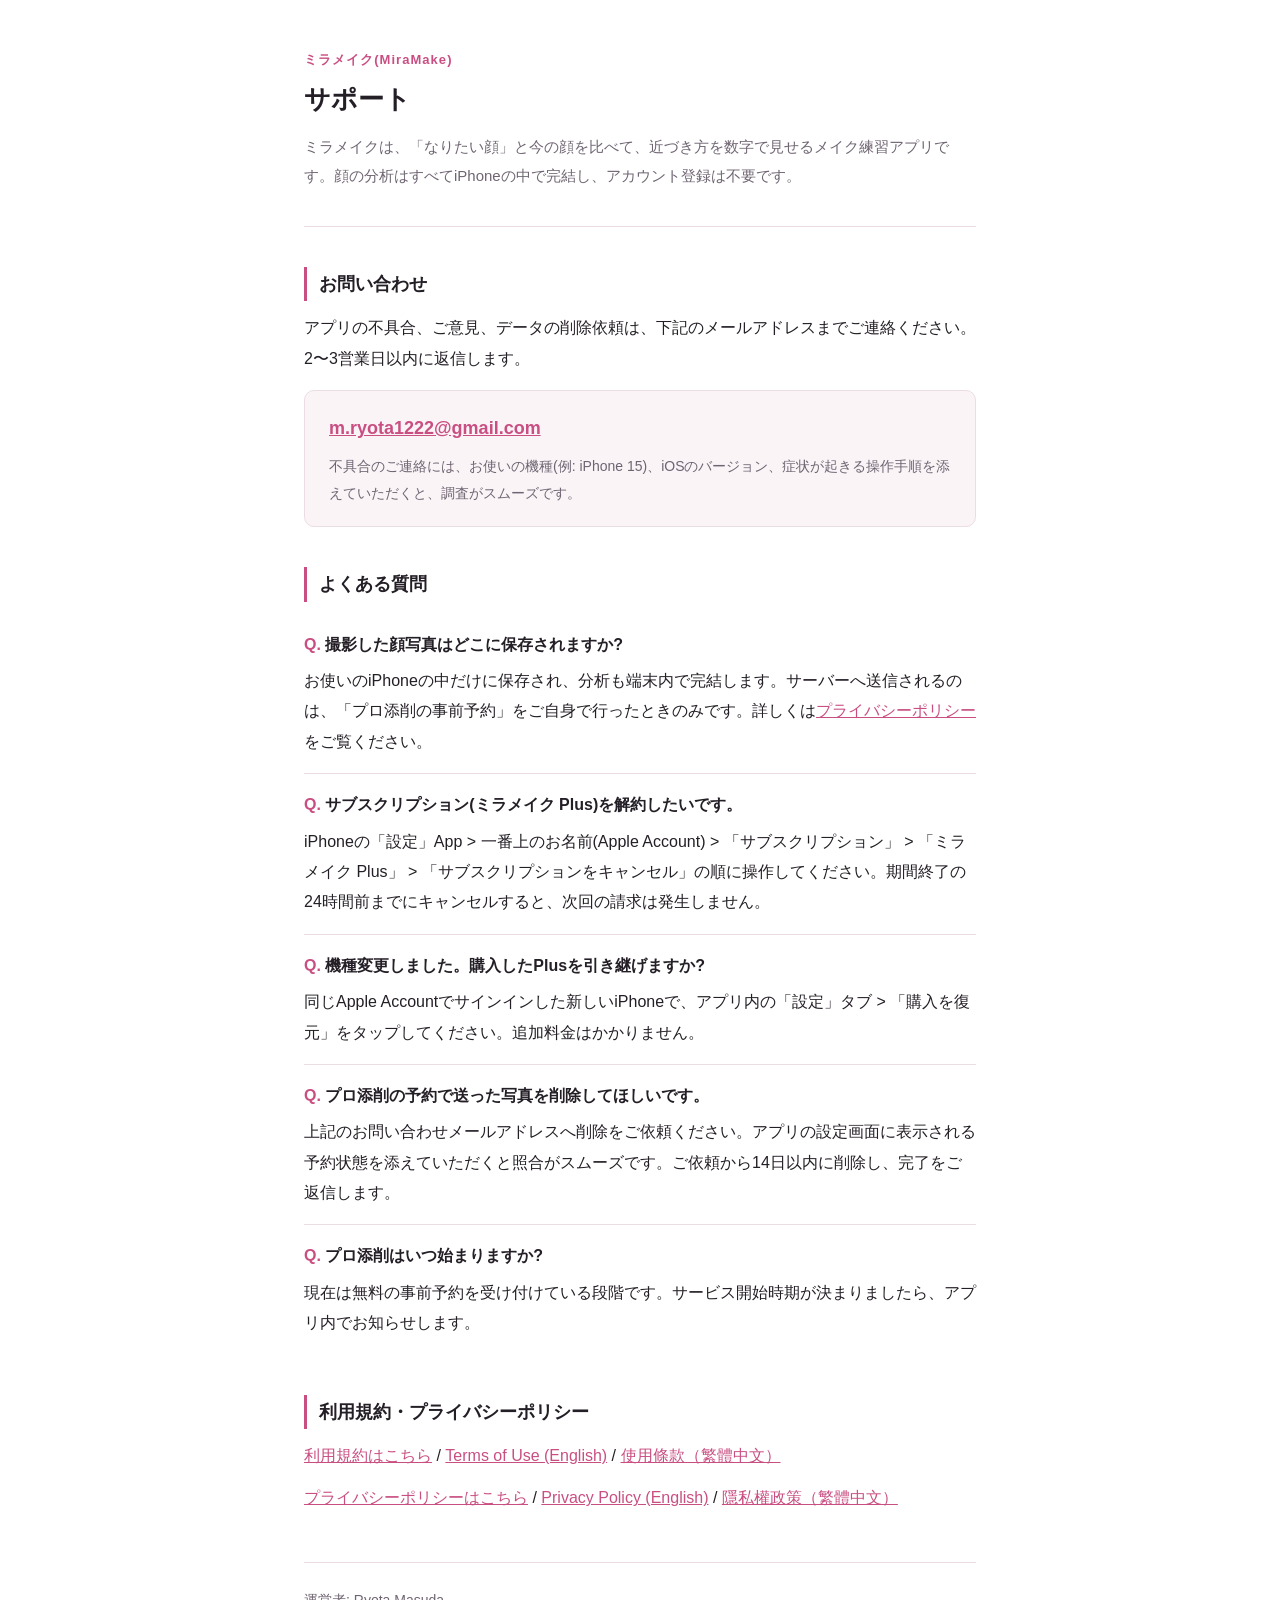
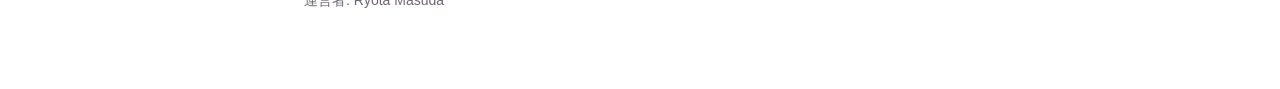
==== index.html @ bc525925 "feat: 繁体字の規約とプライバシーポリシーを追加し、添削の提供国を明記する 台湾・香港・シンガポール・米国では添削の予約ボタンが出ない。 その国で読む人に、写真が端末から出ないことを冒頭で伝える。" ====
<!DOCTYPE html>
<html lang="ja">
<head>
<meta charset="UTF-8">
<meta name="viewport" content="width=device-width, initial-scale=1.0">
<title>サポート : ミラメイク(MiraMake)</title>
<meta name="description" content="iOSアプリ「ミラメイク(MiraMake)」のサポートページ。お問い合わせ先とよくある質問を掲載しています。">
<style>
/* 公開ページは端末のダークモード設定に関わらず白背景で固定する */
:root {
  color-scheme: light;
  --bg: #ffffff;
  --panel: #faf4f7;
  --ink: #241f26;
  --muted: #6f6572;
  --accent: #c94f82;
  --line: #ecdde5;
}
* { margin: 0; padding: 0; box-sizing: border-box; }
body {
  background: var(--bg);
  color: var(--ink);
  font-family: "Hiragino Sans", "Hiragino Kaku Gothic ProN", "Yu Gothic", sans-serif;
  line-height: 1.9;
  font-size: 16px;
}
.wrap { max-width: 720px; margin: 0 auto; padding: 48px 24px 64px; }
header { border-bottom: 1px solid var(--line); padding-bottom: 24px; margin-bottom: 32px; }
.app-name { font-size: 13px; color: var(--accent); font-weight: 600; letter-spacing: 0.08em; margin-bottom: 8px; }
h1 { font-size: 26px; font-weight: 700; line-height: 1.4; }
.lead { margin-top: 16px; color: var(--muted); font-size: 15px; }
h2 {
  font-size: 18px;
  font-weight: 700;
  margin: 40px 0 12px;
  padding-left: 12px;
  border-left: 3px solid var(--accent);
}
p { margin-bottom: 12px; }
ul, ol { margin: 0 0 12px 1.4em; }
li { margin-bottom: 6px; }
.contact-box {
  background: var(--panel);
  border: 1px solid var(--line);
  border-radius: 10px;
  padding: 20px 24px;
  margin: 16px 0;
}
.contact-box .mail { font-size: 18px; font-weight: 700; }
.contact-box .hint { color: var(--muted); font-size: 14px; margin-top: 8px; margin-bottom: 0; }
.faq { border-bottom: 1px solid var(--line); padding: 16px 0; }
.faq:last-of-type { border-bottom: none; }
.faq .q { font-weight: 700; margin-bottom: 6px; }
.faq .q::before { content: "Q. "; color: var(--accent); }
.faq .a { margin-bottom: 0; }
a { color: var(--accent); }
footer {
  margin-top: 48px;
  padding-top: 24px;
  border-top: 1px solid var(--line);
  color: var(--muted);
  font-size: 14px;
}
footer a { color: var(--muted); }
</style>
</head>
<body>
<div class="wrap">

<header>
  <div class="app-name">ミラメイク(MiraMake)</div>
  <h1>サポート</h1>
  <p class="lead">ミラメイクは、「なりたい顔」と今の顔を比べて、近づき方を数字で見せるメイク練習アプリです。顔の分析はすべてiPhoneの中で完結し、アカウント登録は不要です。</p>
</header>

<h2>お問い合わせ</h2>
<p>アプリの不具合、ご意見、データの削除依頼は、下記のメールアドレスまでご連絡ください。2〜3営業日以内に返信します。</p>
<div class="contact-box">
  <div class="mail"><a href="mailto:m.ryota1222@gmail.com">m.ryota1222@gmail.com</a></div>
  <p class="hint">不具合のご連絡には、お使いの機種(例: iPhone 15)、iOSのバージョン、症状が起きる操作手順を添えていただくと、調査がスムーズです。</p>
</div>

<h2>よくある質問</h2>

<div class="faq">
  <p class="q">撮影した顔写真はどこに保存されますか?</p>
  <p class="a">お使いのiPhoneの中だけに保存され、分析も端末内で完結します。サーバーへ送信されるのは、「プロ添削の事前予約」をご自身で行ったときのみです。詳しくは<a href="./privacy.html">プライバシーポリシー</a>をご覧ください。</p>
</div>

<div class="faq">
  <p class="q">サブスクリプション(ミラメイク Plus)を解約したいです。</p>
  <p class="a">iPhoneの「設定」App > 一番上のお名前(Apple Account) > 「サブスクリプション」 > 「ミラメイク Plus」 > 「サブスクリプションをキャンセル」の順に操作してください。期間終了の24時間前までにキャンセルすると、次回の請求は発生しません。</p>
</div>

<div class="faq">
  <p class="q">機種変更しました。購入したPlusを引き継げますか?</p>
  <p class="a">同じApple Accountでサインインした新しいiPhoneで、アプリ内の「設定」タブ > 「購入を復元」をタップしてください。追加料金はかかりません。</p>
</div>

<div class="faq">
  <p class="q">プロ添削の予約で送った写真を削除してほしいです。</p>
  <p class="a">上記のお問い合わせメールアドレスへ削除をご依頼ください。アプリの設定画面に表示される予約状態を添えていただくと照合がスムーズです。ご依頼から14日以内に削除し、完了をご返信します。</p>
</div>

<div class="faq">
  <p class="q">プロ添削はいつ始まりますか?</p>
  <p class="a">現在は無料の事前予約を受け付けている段階です。サービス開始時期が決まりましたら、アプリ内でお知らせします。</p>
</div>

<h2>利用規約・プライバシーポリシー</h2>
<p><a href="./terms.html">利用規約はこちら</a> / <a href="./terms_en.html">Terms of Use (English)</a> / <a href="./terms_zh-hant.html">使用條款（繁體中文）</a></p>
<p><a href="./privacy.html">プライバシーポリシーはこちら</a> / <a href="./privacy_en.html">Privacy Policy (English)</a> / <a href="./privacy_zh-hant.html">隱私權政策（繁體中文）</a></p>

<footer>
  <p>運営者: Ryota Masuda</p>
</footer>

</div>
</body>
</html>
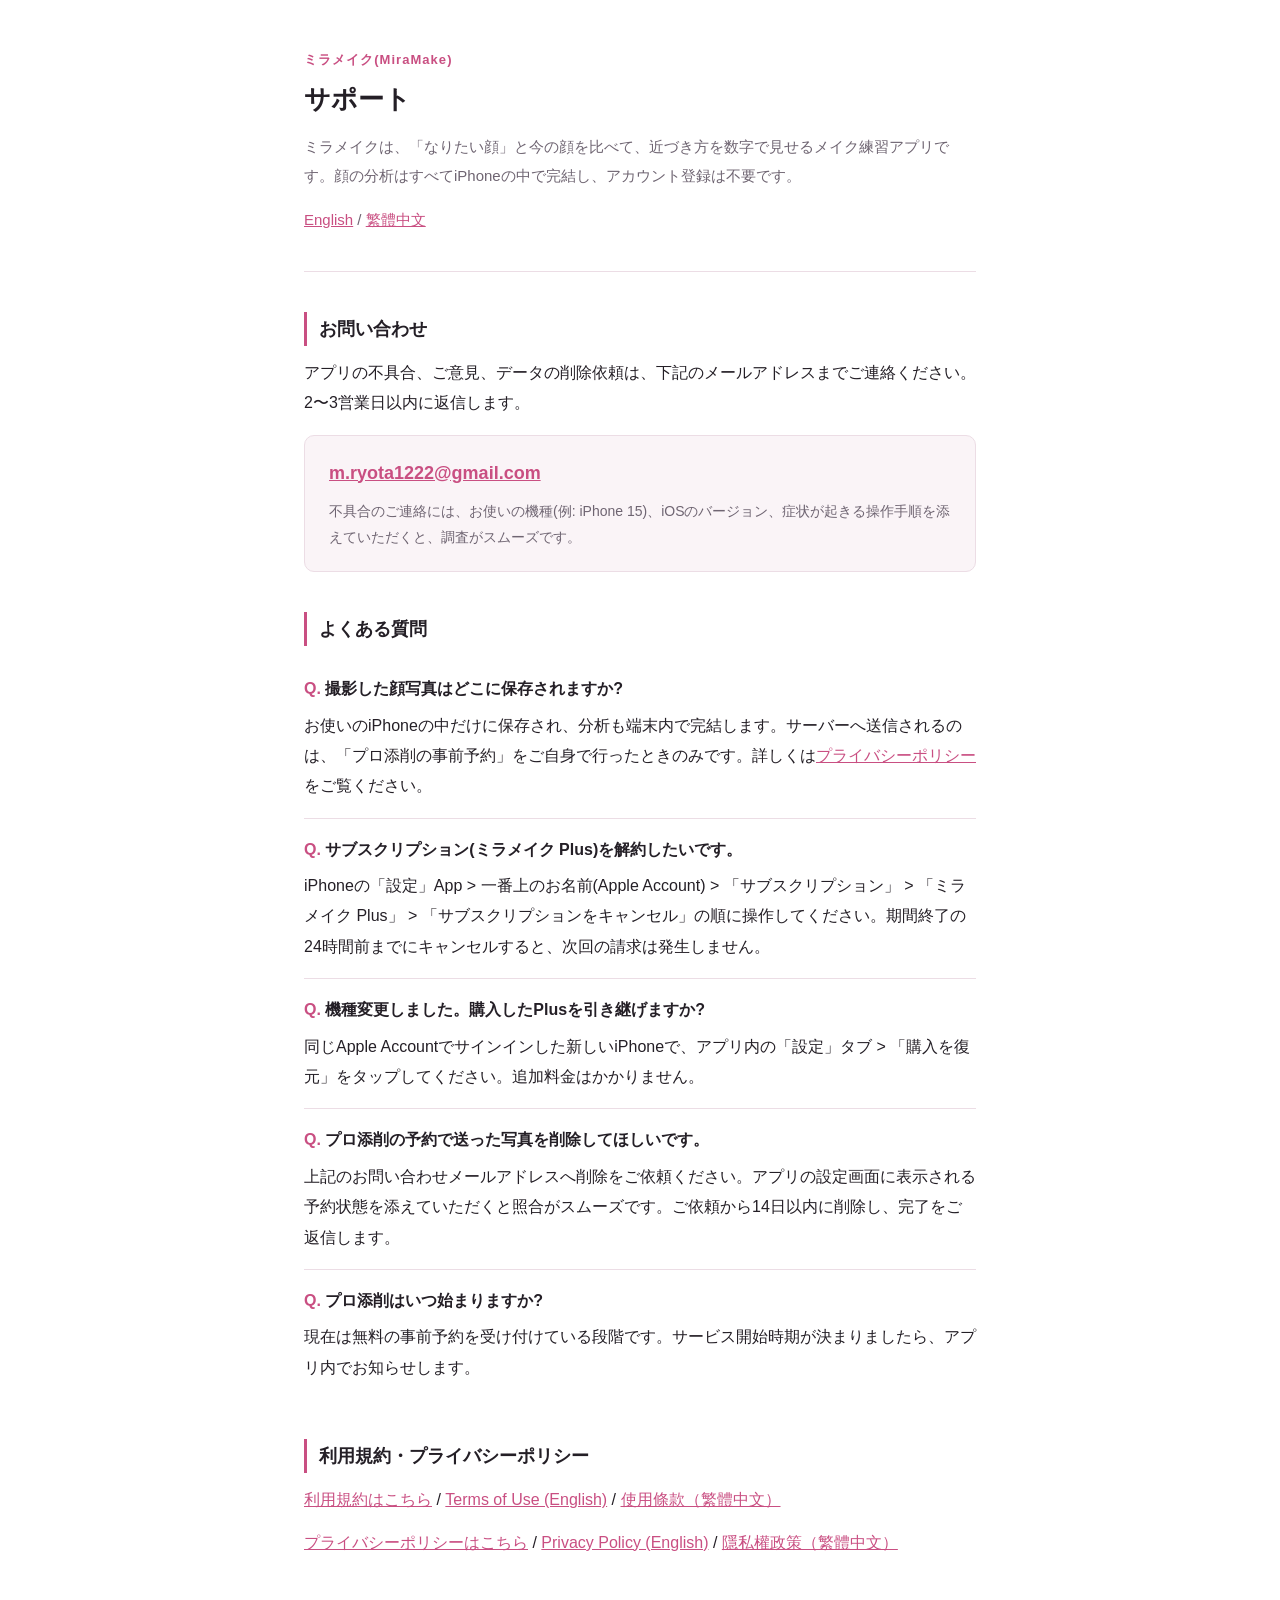
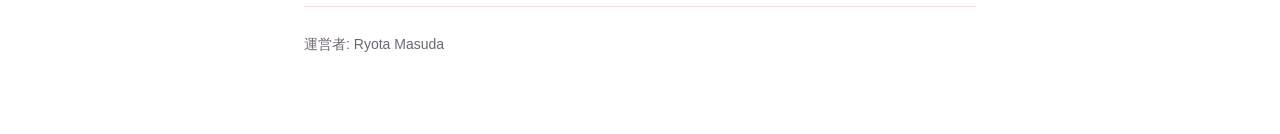
==== commit d5b22796: "feat: 英語と繁体字のサポートページを足す 海外版は別アプリになり、サポートURLの欄も英語と繁体字で別に入れる。 日本語のページを出すと、審査担当にも利用者にも読めない窓口になる。  中身は日本" ====
--- a/index.html
+++ b/index.html
@@ -71,6 +71,7 @@
   <div class="app-name">ミラメイク(MiraMake)</div>
   <h1>サポート</h1>
   <p class="lead">ミラメイクは、「なりたい顔」と今の顔を比べて、近づき方を数字で見せるメイク練習アプリです。顔の分析はすべてiPhoneの中で完結し、アカウント登録は不要です。</p>
+  <p class="lead"><a href="./support_en.html">English</a> / <a href="./support_zh-hant.html">繁體中文</a></p>
 </header>
 
 <h2>お問い合わせ</h2>
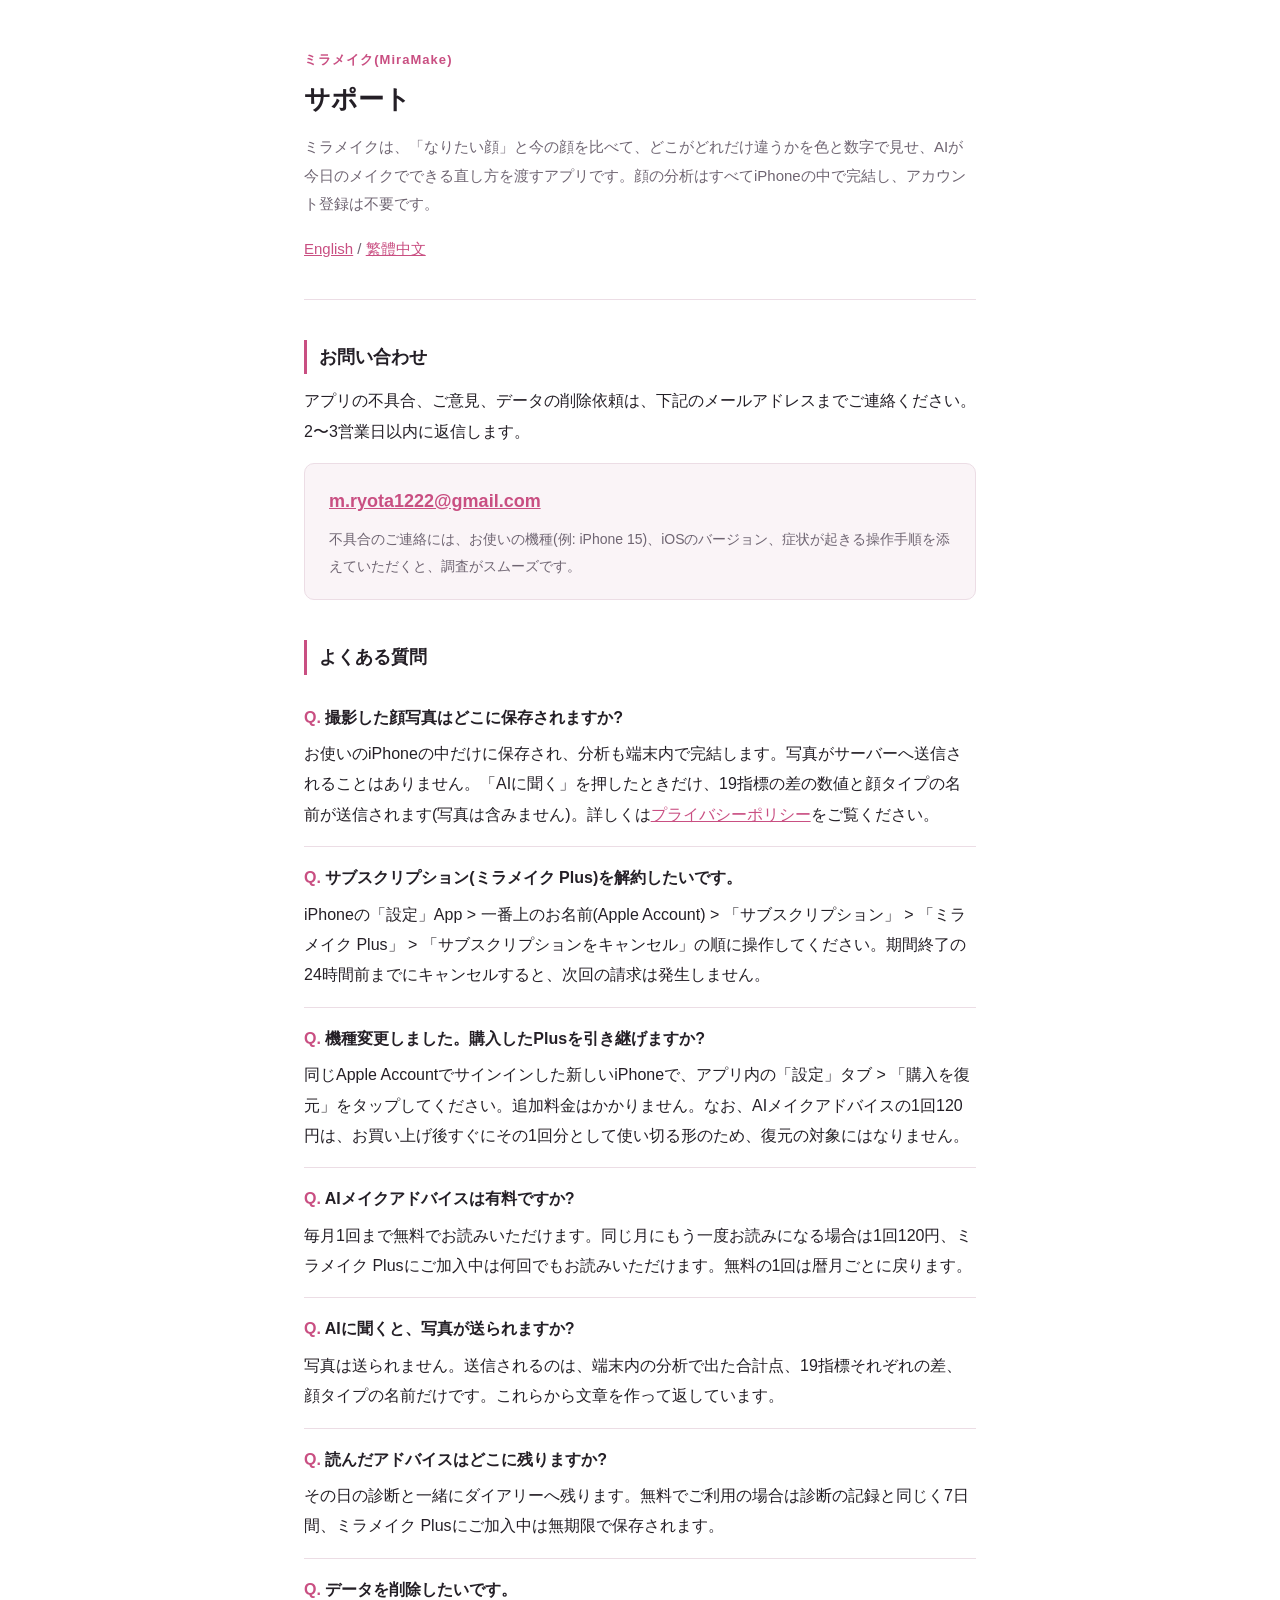
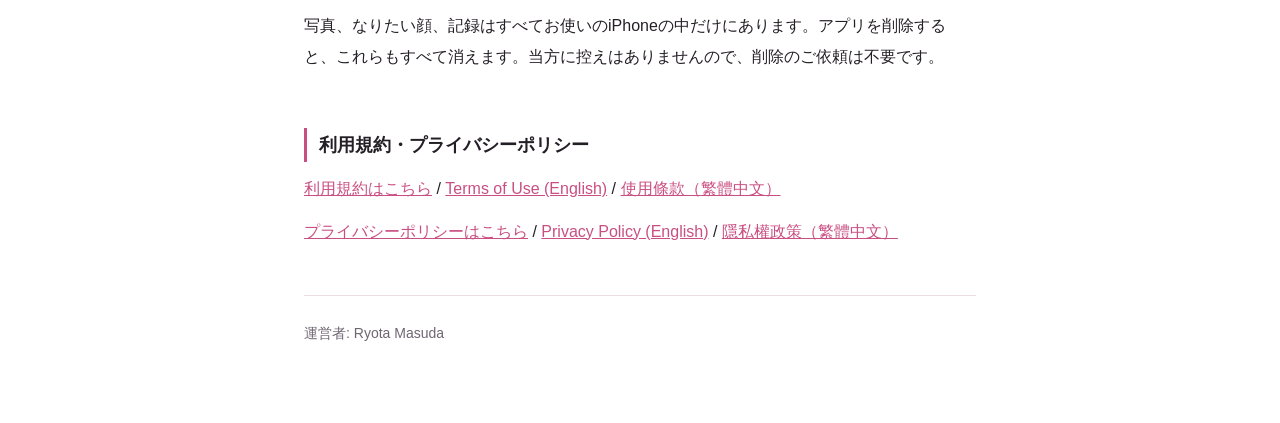
==== commit ebf47c0b: "fix(サポート): 取り下げた添削の案内を外し、AIアドバイスの3問を足す 日本語版: 添削の予約2問を削除。写真の保存先の答えを外部送信ゼロの前提へ書き直し。 料金・送信内容・保存期間の3問と、デ" ====
--- a/index.html
+++ b/index.html
@@ -70,7 +70,7 @@
 <header>
   <div class="app-name">ミラメイク(MiraMake)</div>
   <h1>サポート</h1>
-  <p class="lead">ミラメイクは、「なりたい顔」と今の顔を比べて、近づき方を数字で見せるメイク練習アプリです。顔の分析はすべてiPhoneの中で完結し、アカウント登録は不要です。</p>
+  <p class="lead">ミラメイクは、「なりたい顔」と今の顔を比べて、どこがどれだけ違うかを色と数字で見せ、AIが今日のメイクでできる直し方を渡すアプリです。顔の分析はすべてiPhoneの中で完結し、アカウント登録は不要です。</p>
   <p class="lead"><a href="./support_en.html">English</a> / <a href="./support_zh-hant.html">繁體中文</a></p>
 </header>
 
@@ -85,7 +85,7 @@
 
 <div class="faq">
   <p class="q">撮影した顔写真はどこに保存されますか?</p>
-  <p class="a">お使いのiPhoneの中だけに保存され、分析も端末内で完結します。サーバーへ送信されるのは、「プロ添削の事前予約」をご自身で行ったときのみです。詳しくは<a href="./privacy.html">プライバシーポリシー</a>をご覧ください。</p>
+  <p class="a">お使いのiPhoneの中だけに保存され、分析も端末内で完結します。写真がサーバーへ送信されることはありません。「AIに聞く」を押したときだけ、19指標の差の数値と顔タイプの名前が送信されます(写真は含みません)。詳しくは<a href="./privacy.html">プライバシーポリシー</a>をご覧ください。</p>
 </div>
 
 <div class="faq">
@@ -95,17 +95,27 @@
 
 <div class="faq">
   <p class="q">機種変更しました。購入したPlusを引き継げますか?</p>
-  <p class="a">同じApple Accountでサインインした新しいiPhoneで、アプリ内の「設定」タブ > 「購入を復元」をタップしてください。追加料金はかかりません。</p>
+  <p class="a">同じApple Accountでサインインした新しいiPhoneで、アプリ内の「設定」タブ > 「購入を復元」をタップしてください。追加料金はかかりません。なお、AIメイクアドバイスの1回120円は、お買い上げ後すぐにその1回分として使い切る形のため、復元の対象にはなりません。</p>
 </div>
 
 <div class="faq">
-  <p class="q">プロ添削の予約で送った写真を削除してほしいです。</p>
-  <p class="a">上記のお問い合わせメールアドレスへ削除をご依頼ください。アプリの設定画面に表示される予約状態を添えていただくと照合がスムーズです。ご依頼から14日以内に削除し、完了をご返信します。</p>
+  <p class="q">AIメイクアドバイスは有料ですか?</p>
+  <p class="a">毎月1回まで無料でお読みいただけます。同じ月にもう一度お読みになる場合は1回120円、ミラメイク Plusにご加入中は何回でもお読みいただけます。無料の1回は暦月ごとに戻ります。</p>
 </div>
 
 <div class="faq">
-  <p class="q">プロ添削はいつ始まりますか?</p>
-  <p class="a">現在は無料の事前予約を受け付けている段階です。サービス開始時期が決まりましたら、アプリ内でお知らせします。</p>
+  <p class="q">AIに聞くと、写真が送られますか?</p>
+  <p class="a">写真は送られません。送信されるのは、端末内の分析で出た合計点、19指標それぞれの差、顔タイプの名前だけです。これらから文章を作って返しています。</p>
+</div>
+
+<div class="faq">
+  <p class="q">読んだアドバイスはどこに残りますか?</p>
+  <p class="a">その日の診断と一緒にダイアリーへ残ります。無料でご利用の場合は診断の記録と同じく7日間、ミラメイク Plusにご加入中は無期限で保存されます。</p>
+</div>
+
+<div class="faq">
+  <p class="q">データを削除したいです。</p>
+  <p class="a">写真、なりたい顔、記録はすべてお使いのiPhoneの中だけにあります。アプリを削除すると、これらもすべて消えます。当方に控えはありませんので、削除のご依頼は不要です。</p>
 </div>
 
 <h2>利用規約・プライバシーポリシー</h2>
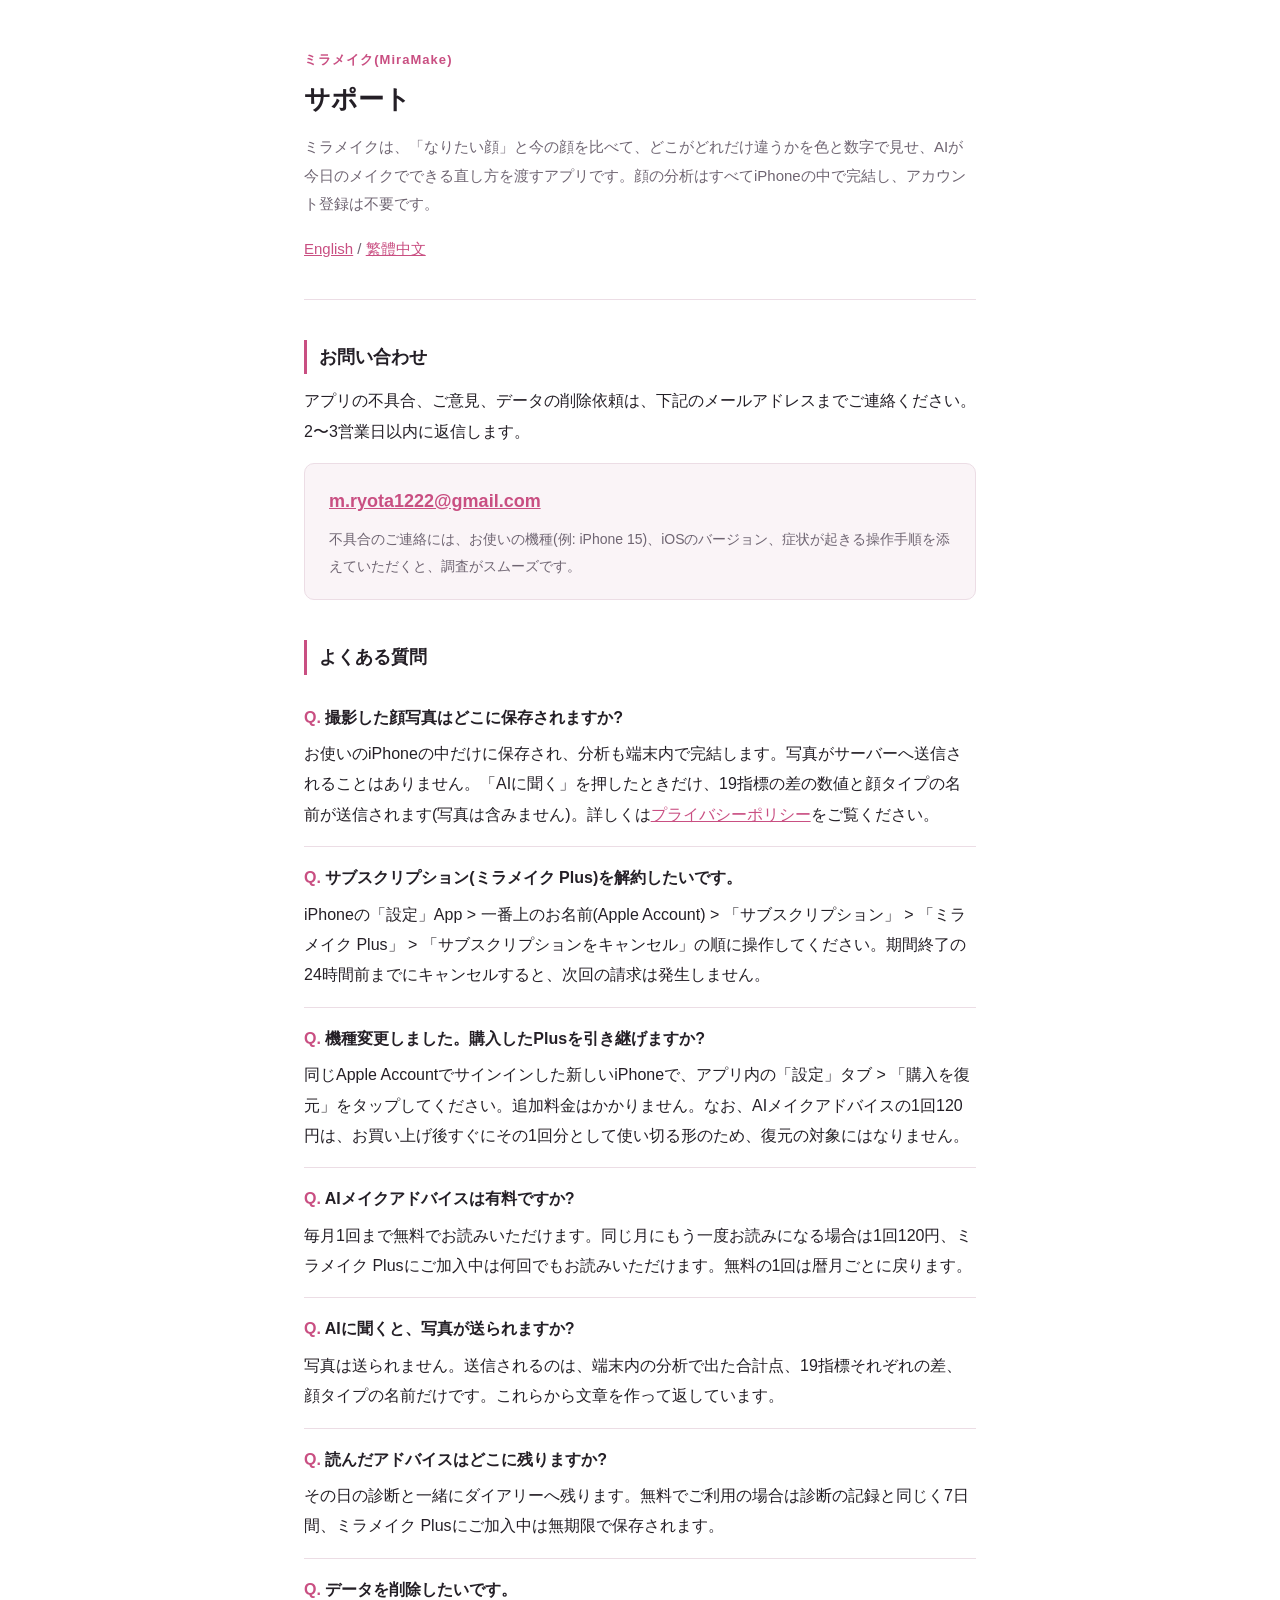
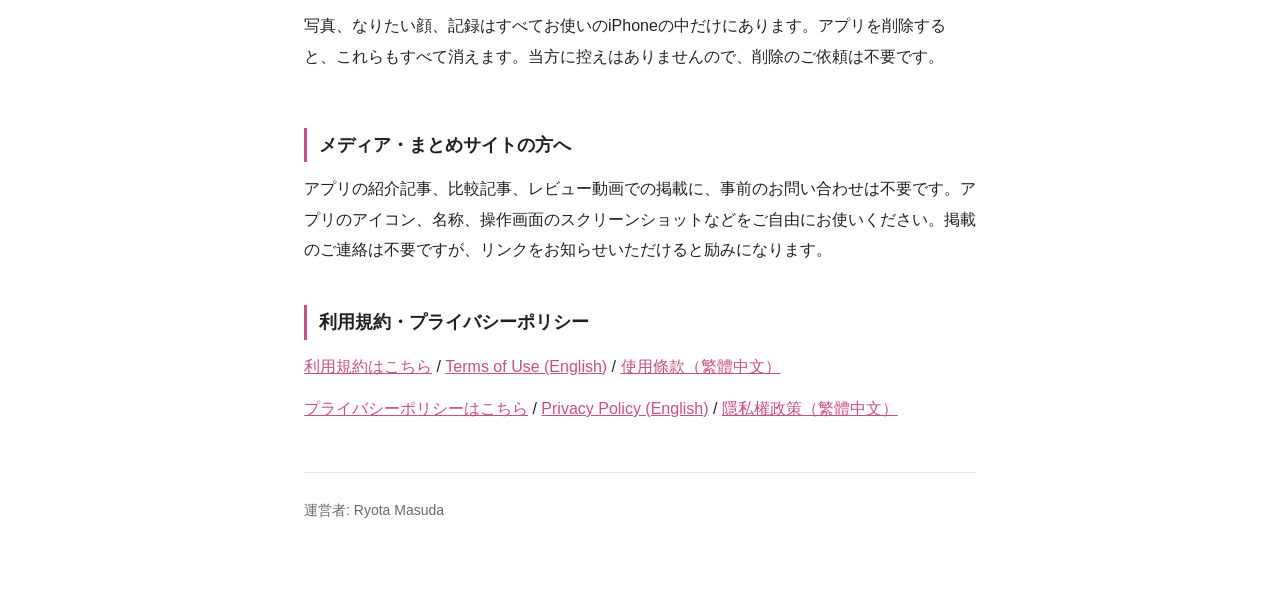
==== commit 570f5d34: "feat(サポート): まとめサイト・レビュー動画への掲載は問い合わせ不要と明記 競合(フェイスタグ)は同じ一文で掲載記事・動画の作成側の心理的な壁を 無くしている。ミラメイクにはこの一文が無く、まと" ====
--- a/index.html
+++ b/index.html
@@ -118,6 +118,9 @@
   <p class="a">写真、なりたい顔、記録はすべてお使いのiPhoneの中だけにあります。アプリを削除すると、これらもすべて消えます。当方に控えはありませんので、削除のご依頼は不要です。</p>
 </div>
 
+<h2>メディア・まとめサイトの方へ</h2>
+<p>アプリの紹介記事、比較記事、レビュー動画での掲載に、事前のお問い合わせは不要です。アプリのアイコン、名称、操作画面のスクリーンショットなどをご自由にお使いください。掲載のご連絡は不要ですが、リンクをお知らせいただけると励みになります。</p>
+
 <h2>利用規約・プライバシーポリシー</h2>
 <p><a href="./terms.html">利用規約はこちら</a> / <a href="./terms_en.html">Terms of Use (English)</a> / <a href="./terms_zh-hant.html">使用條款（繁體中文）</a></p>
 <p><a href="./privacy.html">プライバシーポリシーはこちら</a> / <a href="./privacy_en.html">Privacy Policy (English)</a> / <a href="./privacy_zh-hant.html">隱私權政策（繁體中文）</a></p>
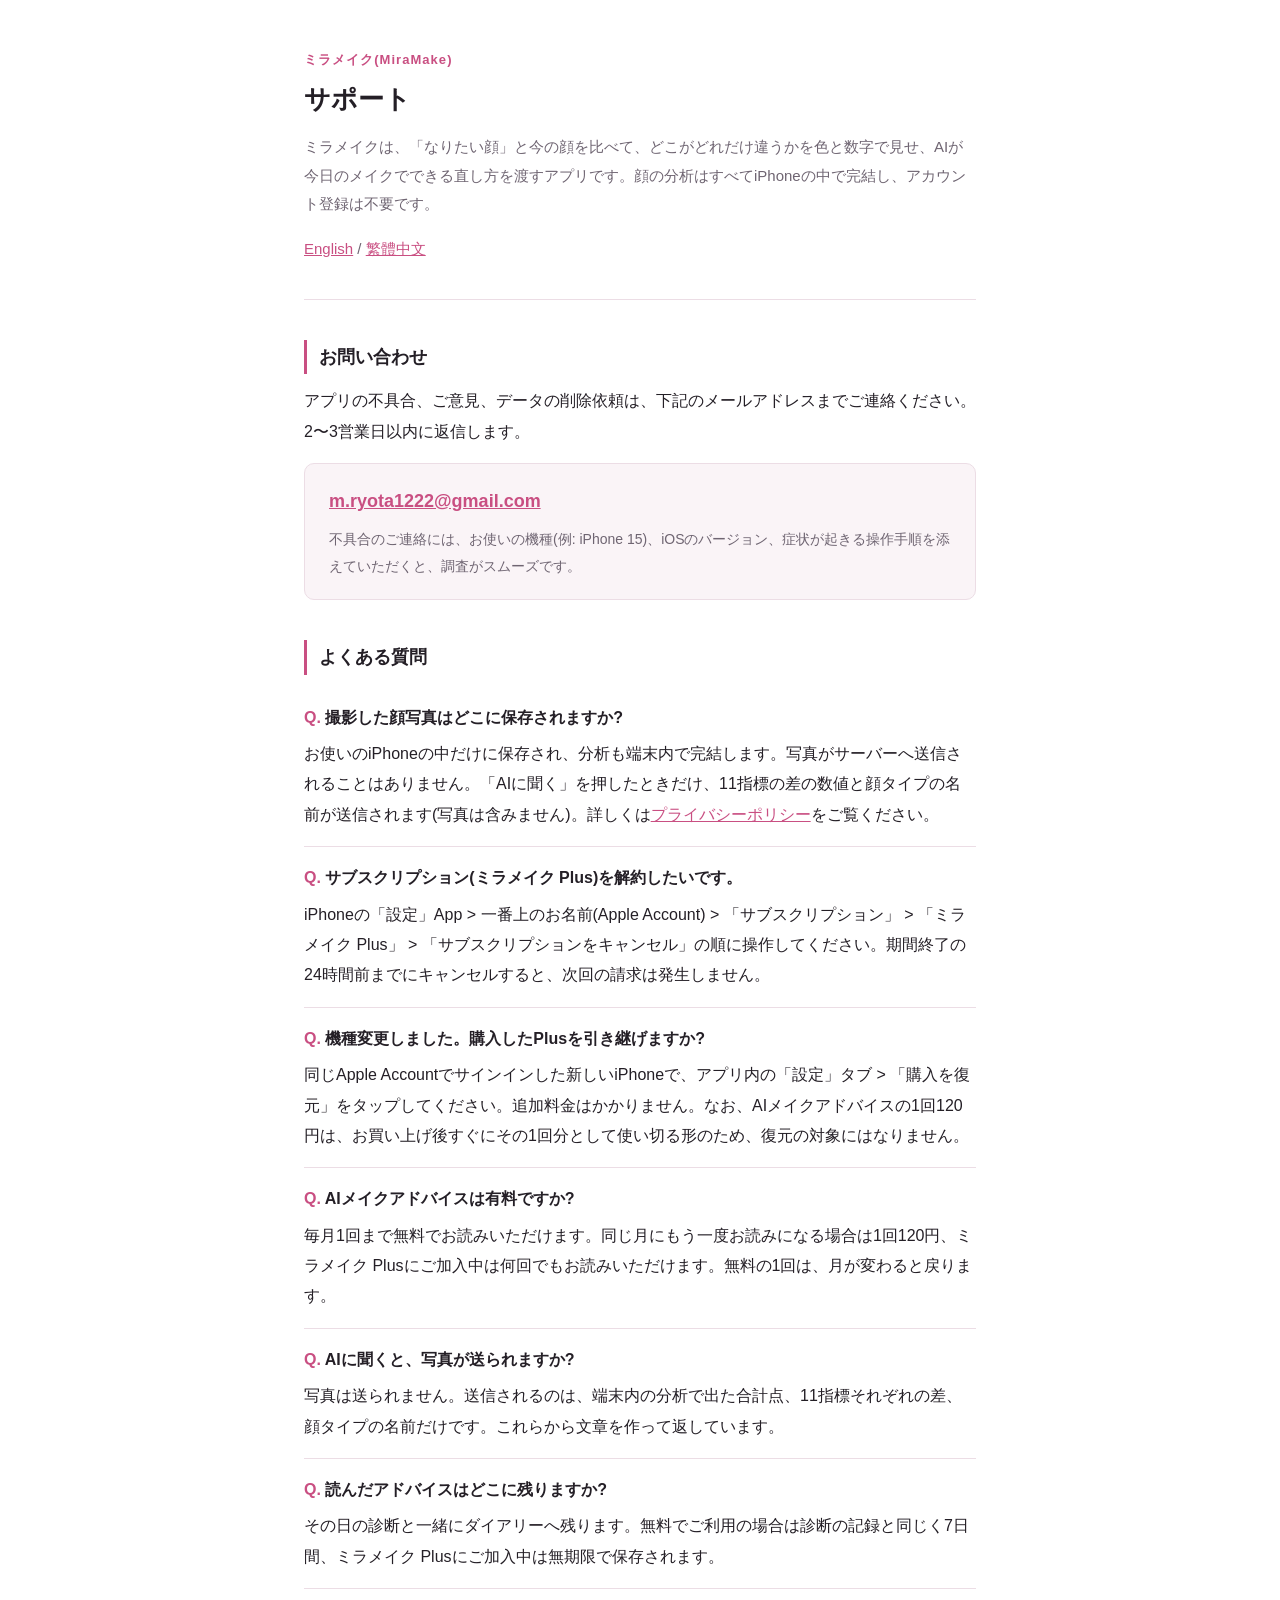
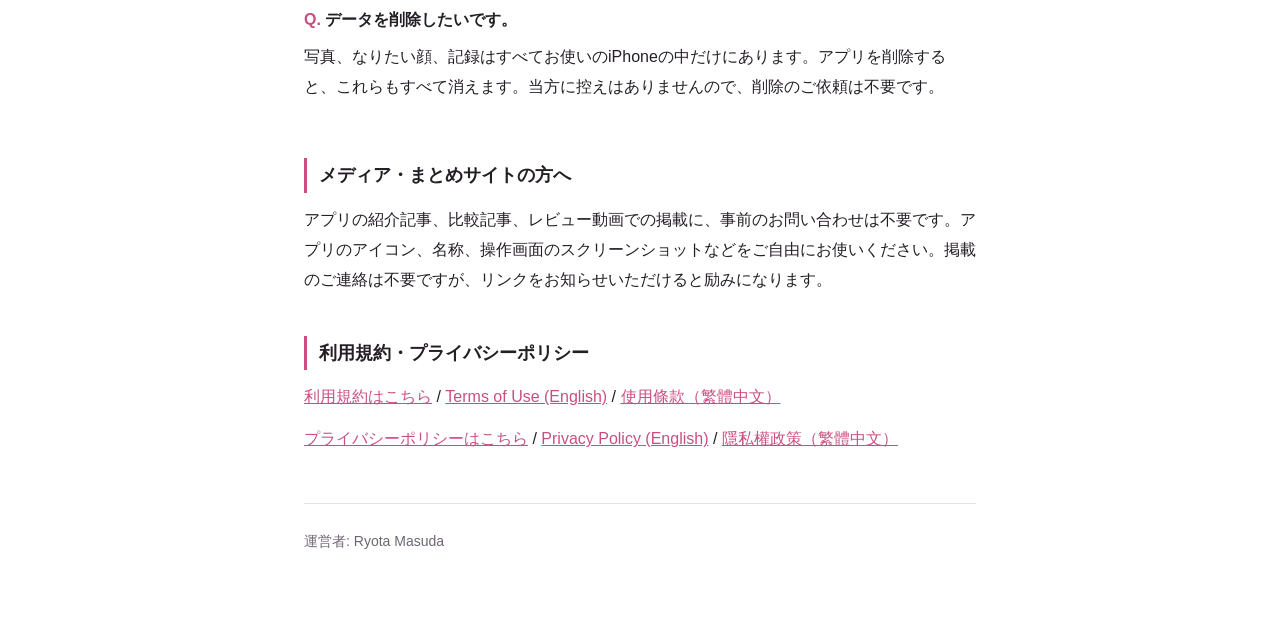
==== commit f56b04f1: "fix: 公開ページの記述を実装に合わせる(項目数11・診断回数・iPhone専用・写真の扱いの矛盾) - app.html: 診断は初回7日間のみ無制限で8日目から1日2回、Plusの内容4つ、iP" ====
--- a/index.html
+++ b/index.html
@@ -85,7 +85,7 @@
 
 <div class="faq">
   <p class="q">撮影した顔写真はどこに保存されますか?</p>
-  <p class="a">お使いのiPhoneの中だけに保存され、分析も端末内で完結します。写真がサーバーへ送信されることはありません。「AIに聞く」を押したときだけ、19指標の差の数値と顔タイプの名前が送信されます(写真は含みません)。詳しくは<a href="./privacy.html">プライバシーポリシー</a>をご覧ください。</p>
+  <p class="a">お使いのiPhoneの中だけに保存され、分析も端末内で完結します。写真がサーバーへ送信されることはありません。「AIに聞く」を押したときだけ、11指標の差の数値と顔タイプの名前が送信されます(写真は含みません)。詳しくは<a href="./privacy.html">プライバシーポリシー</a>をご覧ください。</p>
 </div>
 
 <div class="faq">
@@ -100,12 +100,12 @@
 
 <div class="faq">
   <p class="q">AIメイクアドバイスは有料ですか?</p>
-  <p class="a">毎月1回まで無料でお読みいただけます。同じ月にもう一度お読みになる場合は1回120円、ミラメイク Plusにご加入中は何回でもお読みいただけます。無料の1回は暦月ごとに戻ります。</p>
+  <p class="a">毎月1回まで無料でお読みいただけます。同じ月にもう一度お読みになる場合は1回120円、ミラメイク Plusにご加入中は何回でもお読みいただけます。無料の1回は、月が変わると戻ります。</p>
 </div>
 
 <div class="faq">
   <p class="q">AIに聞くと、写真が送られますか?</p>
-  <p class="a">写真は送られません。送信されるのは、端末内の分析で出た合計点、19指標それぞれの差、顔タイプの名前だけです。これらから文章を作って返しています。</p>
+  <p class="a">写真は送られません。送信されるのは、端末内の分析で出た合計点、11指標それぞれの差、顔タイプの名前だけです。これらから文章を作って返しています。</p>
 </div>
 
 <div class="faq">
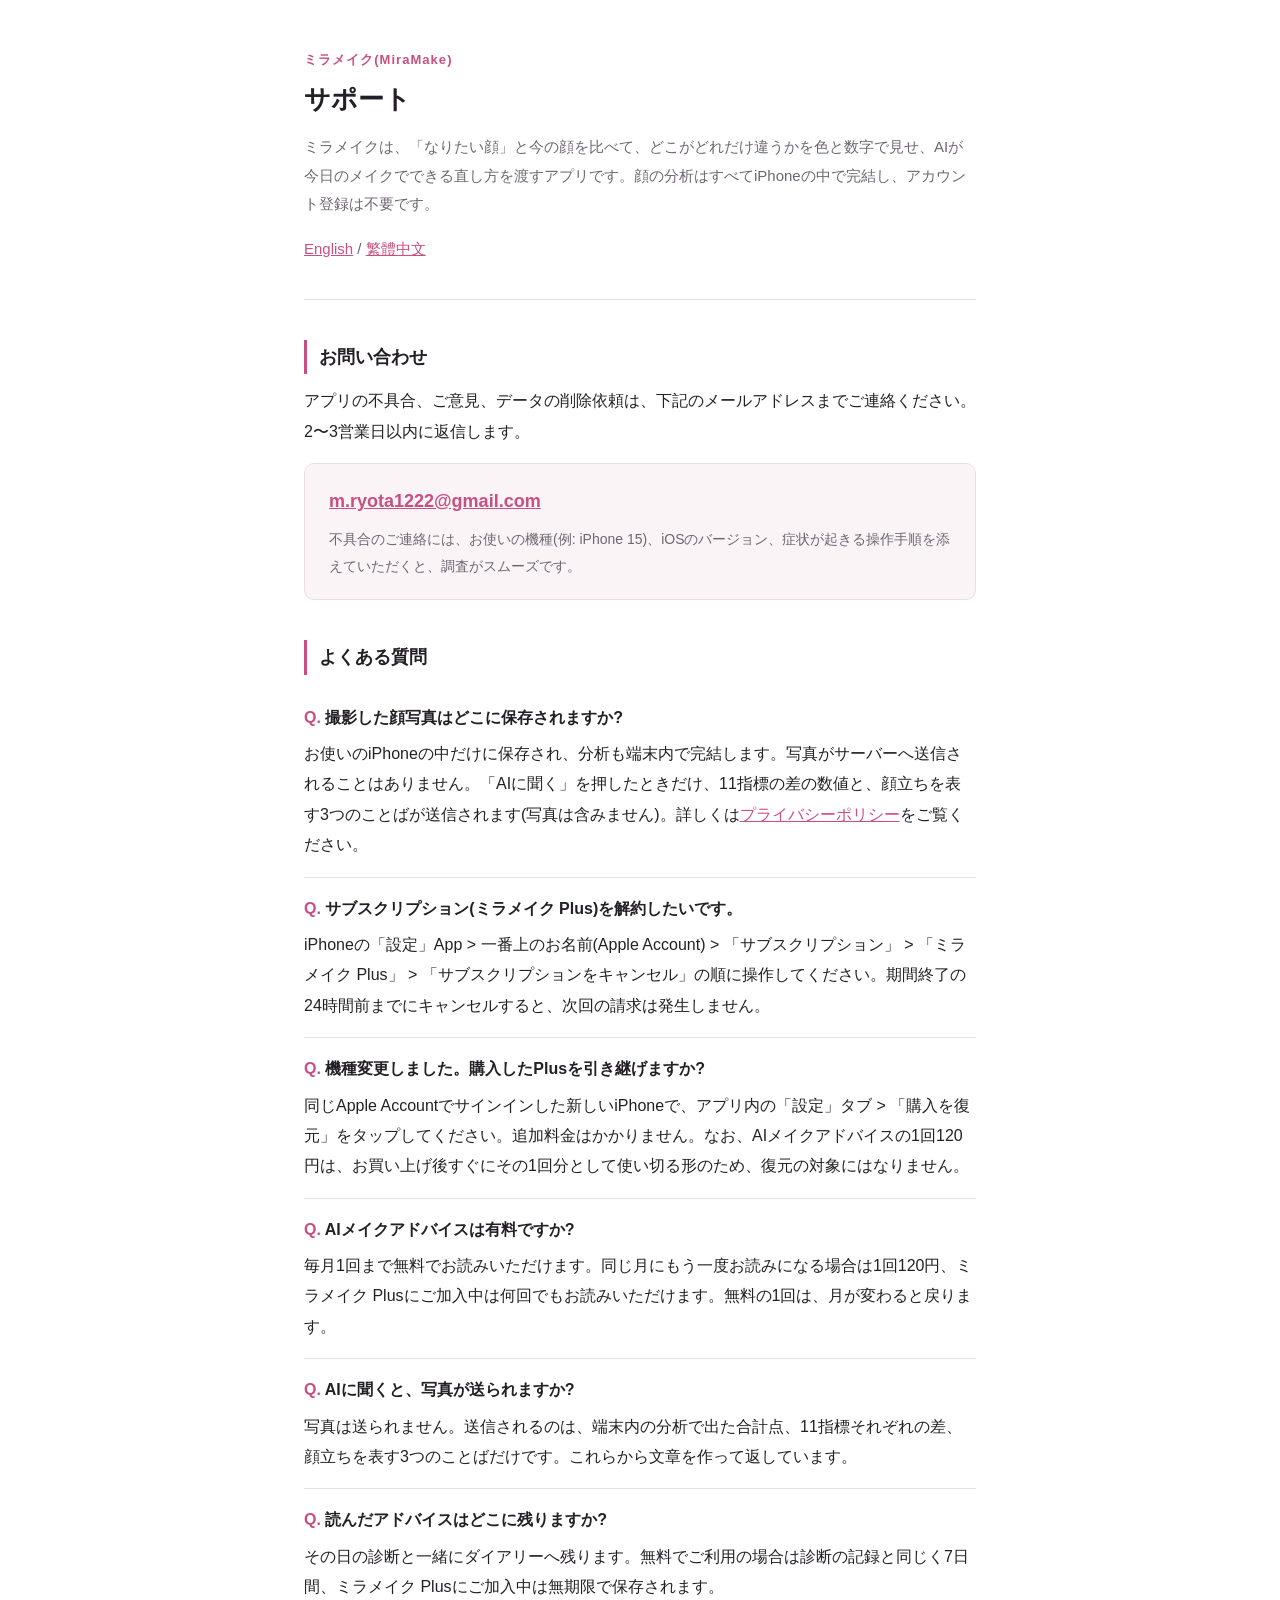
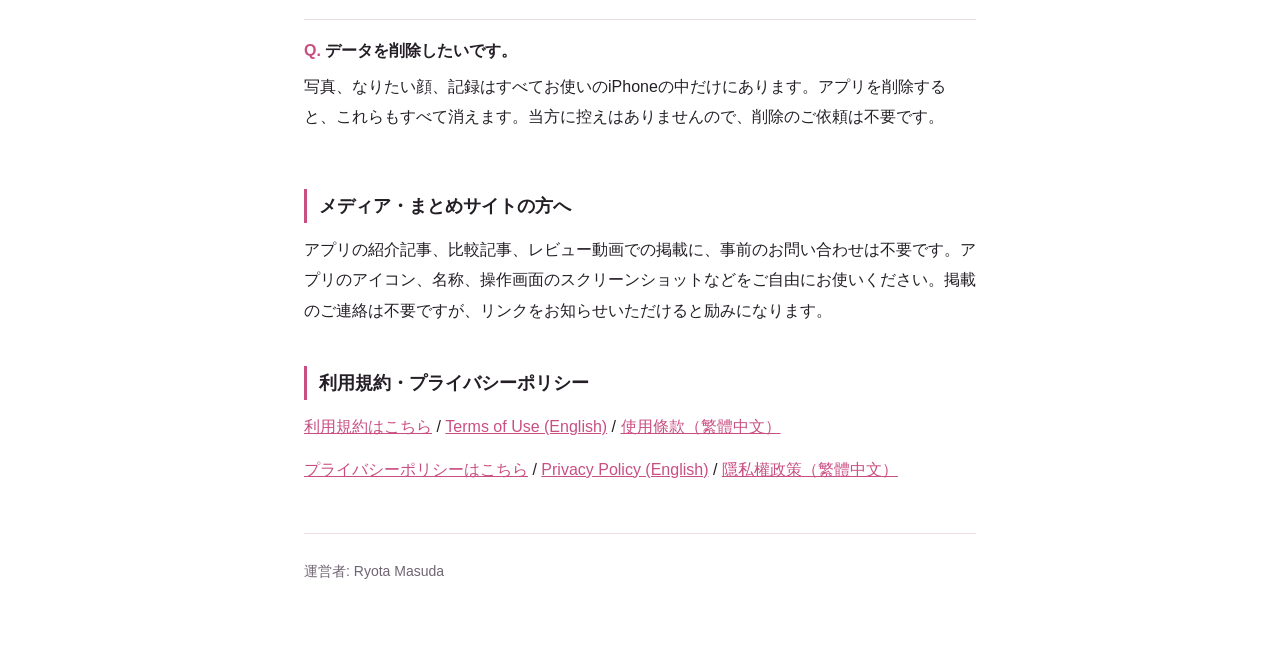
==== commit d2e1aa11: "fix(規約): AIに聞くで送る中身を、顔タイプの名前から3つのことばへ書き直す アプリが送る内容を変えたので、公開しているプライバシーポリシーと利用規約、 よくある質問の該当箇所を実装に合わせた。" ====
--- a/index.html
+++ b/index.html
@@ -85,7 +85,7 @@
 
 <div class="faq">
   <p class="q">撮影した顔写真はどこに保存されますか?</p>
-  <p class="a">お使いのiPhoneの中だけに保存され、分析も端末内で完結します。写真がサーバーへ送信されることはありません。「AIに聞く」を押したときだけ、11指標の差の数値と顔タイプの名前が送信されます(写真は含みません)。詳しくは<a href="./privacy.html">プライバシーポリシー</a>をご覧ください。</p>
+  <p class="a">お使いのiPhoneの中だけに保存され、分析も端末内で完結します。写真がサーバーへ送信されることはありません。「AIに聞く」を押したときだけ、11指標の差の数値と、顔立ちを表す3つのことばが送信されます(写真は含みません)。詳しくは<a href="./privacy.html">プライバシーポリシー</a>をご覧ください。</p>
 </div>
 
 <div class="faq">
@@ -105,7 +105,7 @@
 
 <div class="faq">
   <p class="q">AIに聞くと、写真が送られますか?</p>
-  <p class="a">写真は送られません。送信されるのは、端末内の分析で出た合計点、11指標それぞれの差、顔タイプの名前だけです。これらから文章を作って返しています。</p>
+  <p class="a">写真は送られません。送信されるのは、端末内の分析で出た合計点、11指標それぞれの差、顔立ちを表す3つのことばだけです。これらから文章を作って返しています。</p>
 </div>
 
 <div class="faq">
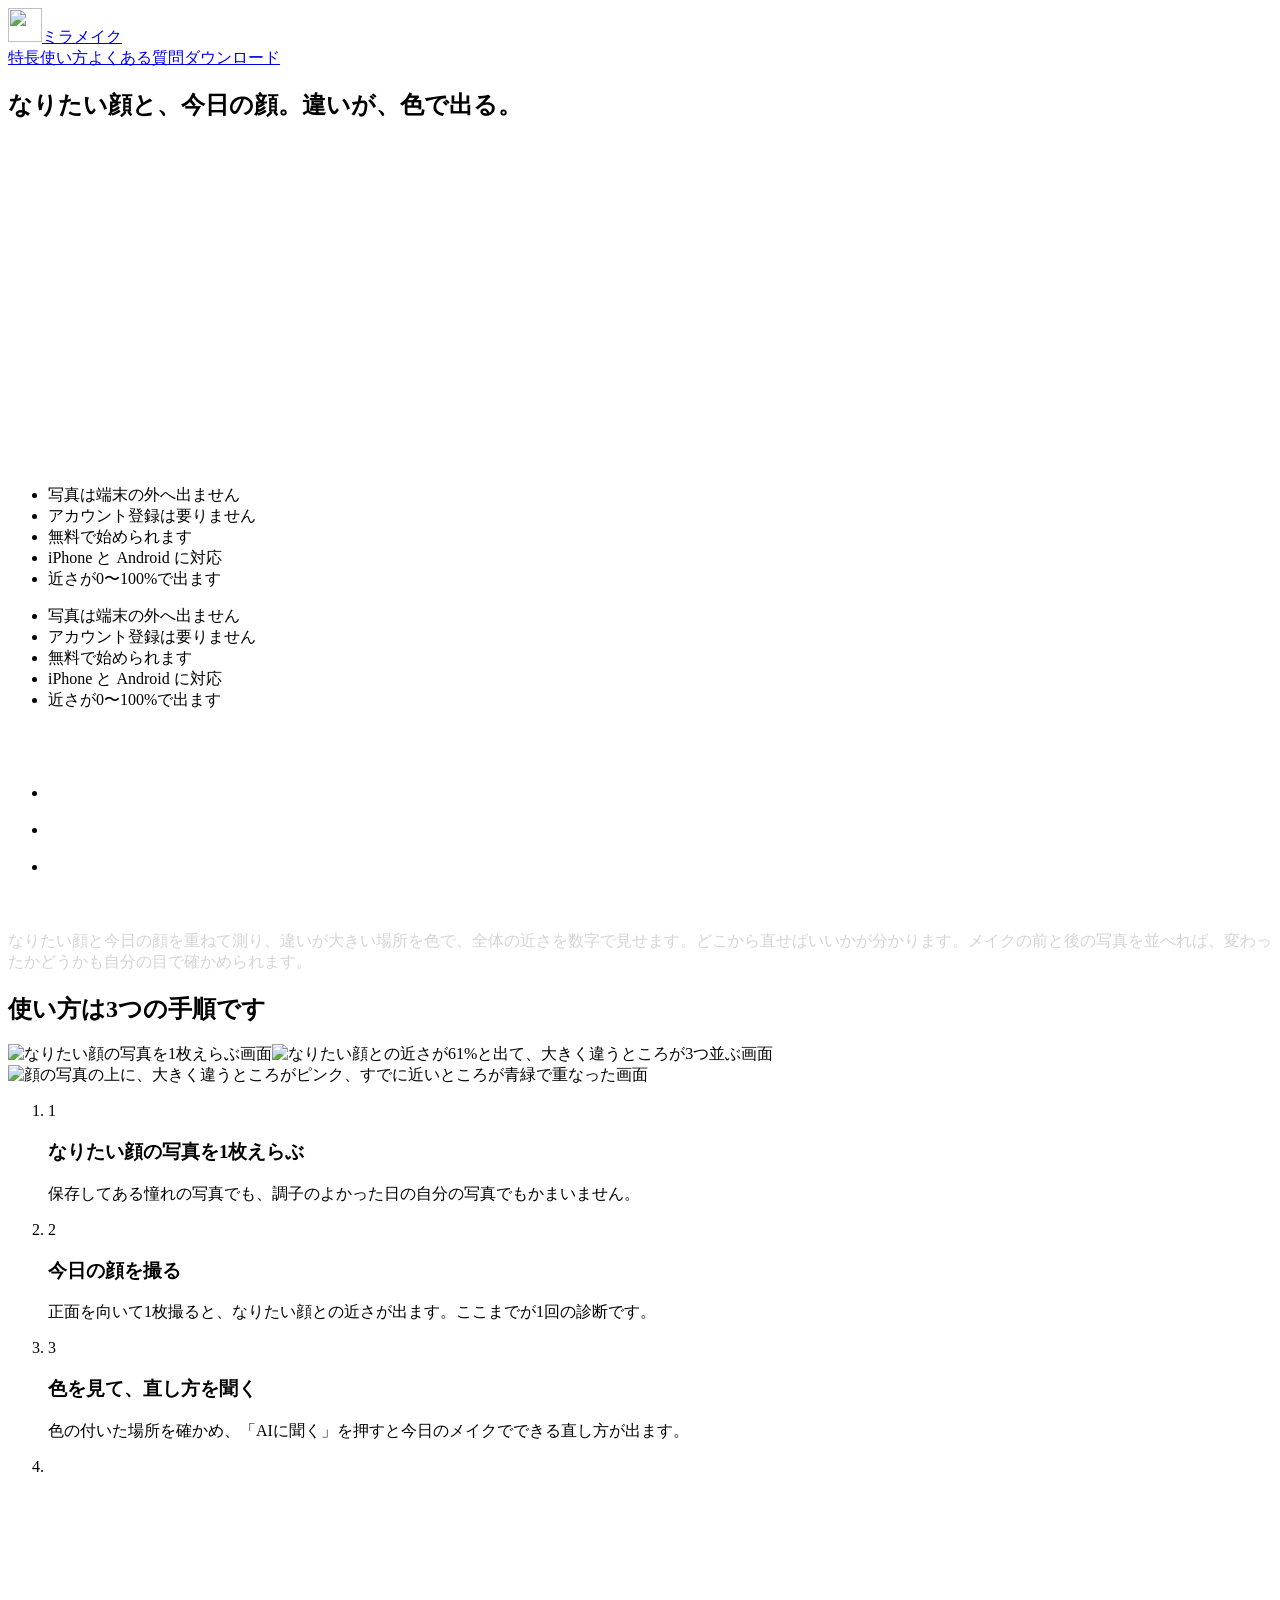
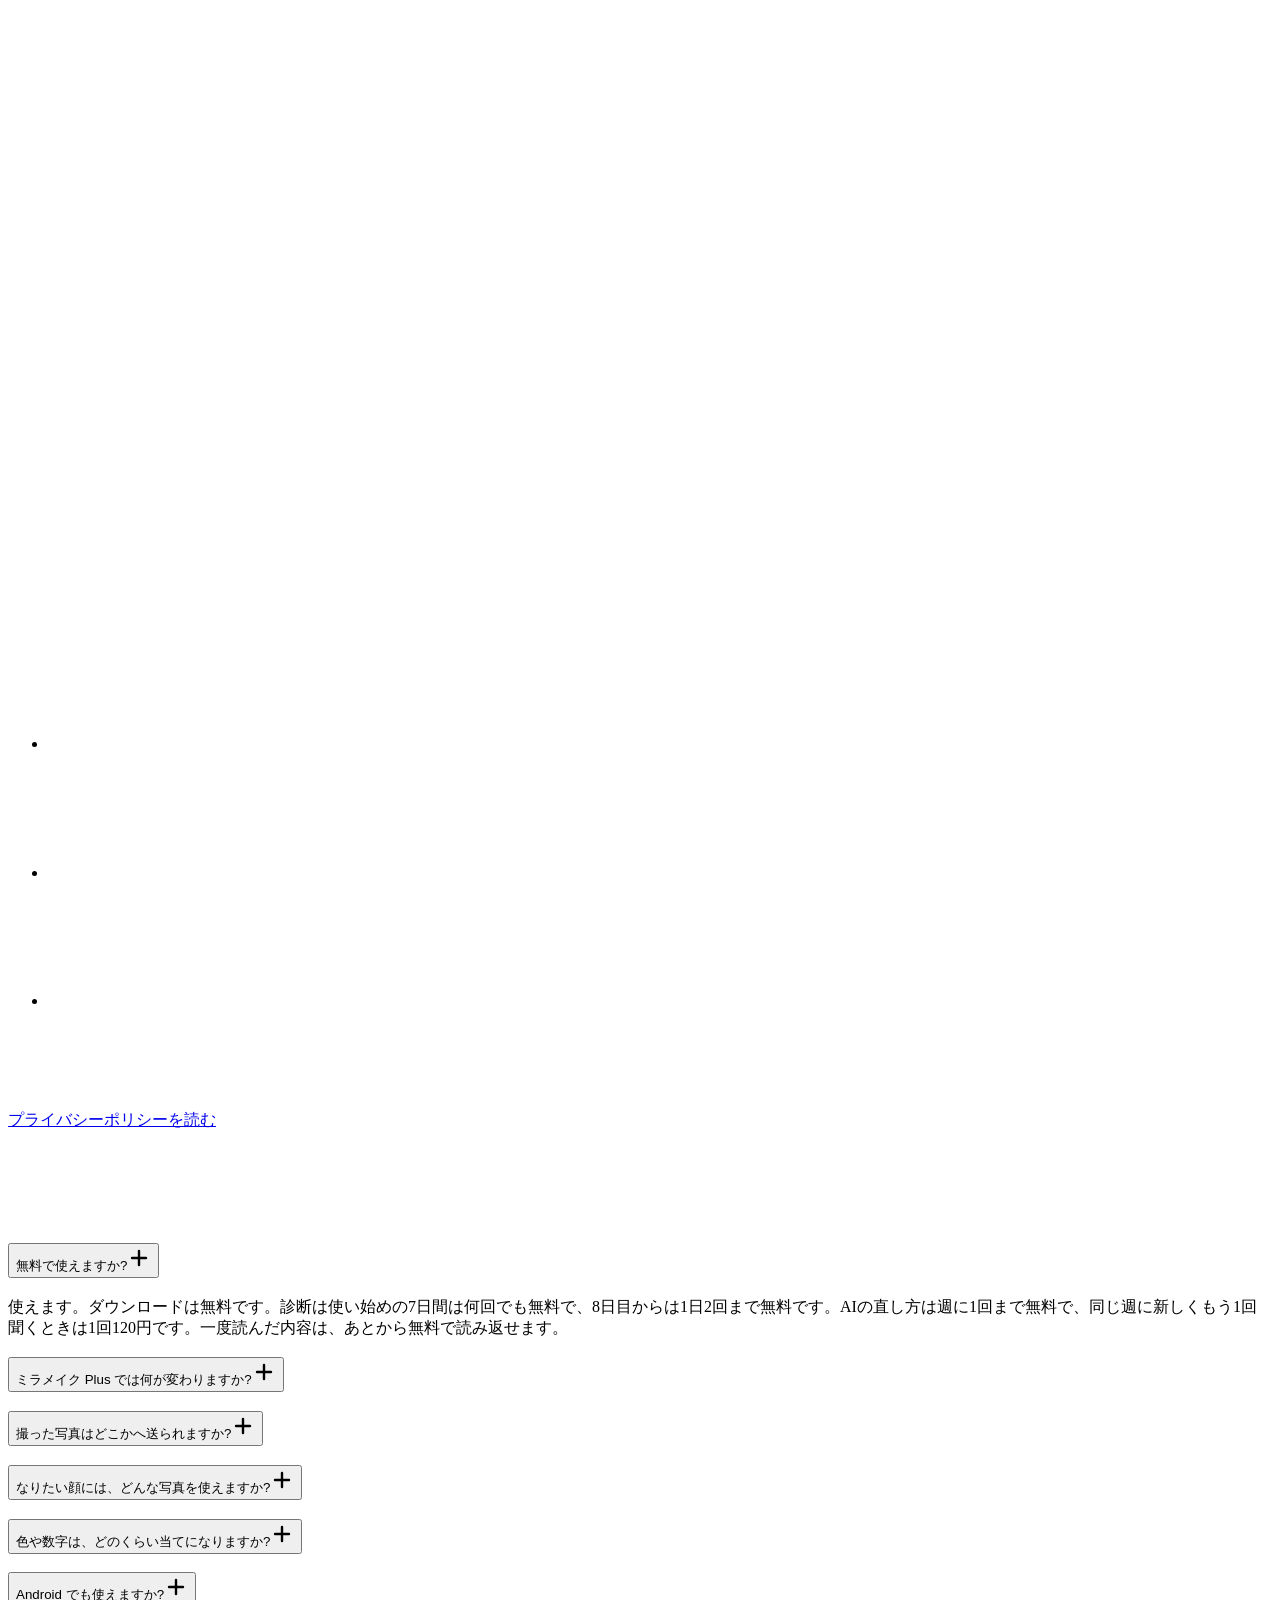
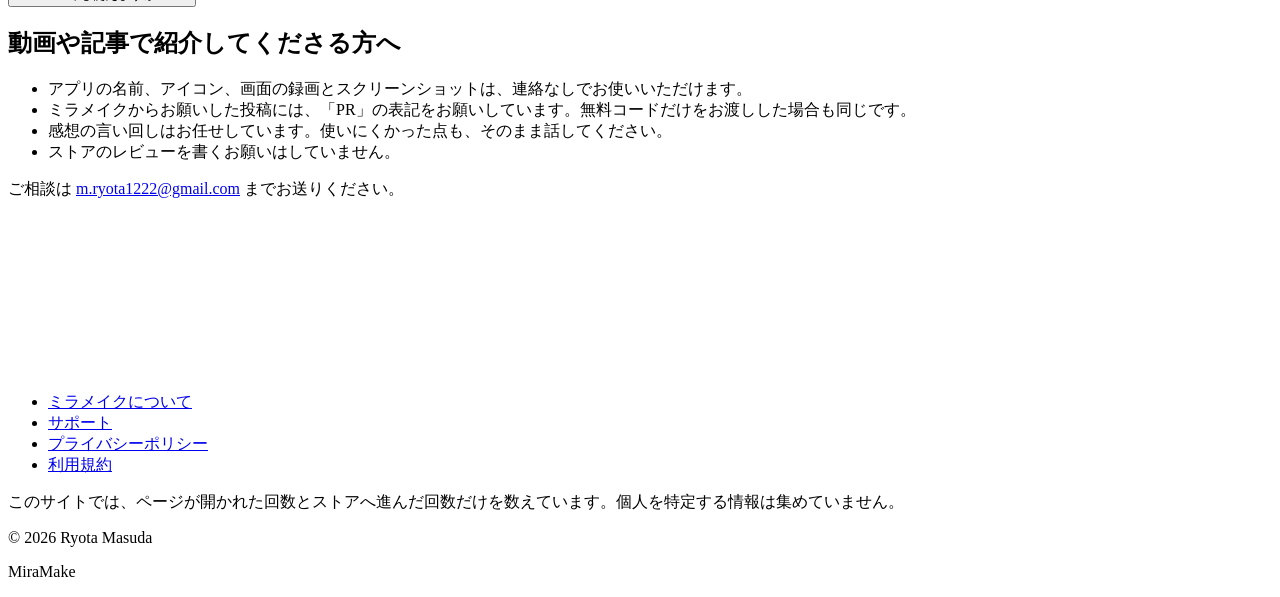
==== commit 0ba298fe: "feat: トップをアプリの紹介ページに替え、サポートを support.html へ移す Next.js で書き出した4ページ(トップ、プライバシーポリシー、利用規約、サポート)を置く。 priva" ====
--- a/index.html
+++ b/index.html
@@ -1,134 +1 @@
-<!DOCTYPE html>
-<html lang="ja">
-<head>
-<meta charset="UTF-8">
-<meta name="viewport" content="width=device-width, initial-scale=1.0">
-<title>サポート : ミラメイク(MiraMake)</title>
-<meta name="description" content="iOSアプリ「ミラメイク(MiraMake)」のサポートページ。お問い合わせ先とよくある質問を掲載しています。">
-<style>
-/* 公開ページは端末のダークモード設定に関わらず白背景で固定する */
-:root {
-  color-scheme: light;
-  --bg: #ffffff;
-  --panel: #faf4f7;
-  --ink: #241f26;
-  --muted: #6f6572;
-  --accent: #c94f82;
-  --line: #ecdde5;
-}
-* { margin: 0; padding: 0; box-sizing: border-box; }
-body {
-  background: var(--bg);
-  color: var(--ink);
-  font-family: "Hiragino Sans", "Hiragino Kaku Gothic ProN", "Yu Gothic", sans-serif;
-  line-height: 1.9;
-  font-size: 16px;
-}
-.wrap { max-width: 720px; margin: 0 auto; padding: 48px 24px 64px; }
-header { border-bottom: 1px solid var(--line); padding-bottom: 24px; margin-bottom: 32px; }
-.app-name { font-size: 13px; color: var(--accent); font-weight: 600; letter-spacing: 0.08em; margin-bottom: 8px; }
-h1 { font-size: 26px; font-weight: 700; line-height: 1.4; }
-.lead { margin-top: 16px; color: var(--muted); font-size: 15px; }
-h2 {
-  font-size: 18px;
-  font-weight: 700;
-  margin: 40px 0 12px;
-  padding-left: 12px;
-  border-left: 3px solid var(--accent);
-}
-p { margin-bottom: 12px; }
-ul, ol { margin: 0 0 12px 1.4em; }
-li { margin-bottom: 6px; }
-.contact-box {
-  background: var(--panel);
-  border: 1px solid var(--line);
-  border-radius: 10px;
-  padding: 20px 24px;
-  margin: 16px 0;
-}
-.contact-box .mail { font-size: 18px; font-weight: 700; }
-.contact-box .hint { color: var(--muted); font-size: 14px; margin-top: 8px; margin-bottom: 0; }
-.faq { border-bottom: 1px solid var(--line); padding: 16px 0; }
-.faq:last-of-type { border-bottom: none; }
-.faq .q { font-weight: 700; margin-bottom: 6px; }
-.faq .q::before { content: "Q. "; color: var(--accent); }
-.faq .a { margin-bottom: 0; }
-a { color: var(--accent); }
-footer {
-  margin-top: 48px;
-  padding-top: 24px;
-  border-top: 1px solid var(--line);
-  color: var(--muted);
-  font-size: 14px;
-}
-footer a { color: var(--muted); }
-</style>
-</head>
-<body>
-<div class="wrap">
-
-<header>
-  <div class="app-name">ミラメイク(MiraMake)</div>
-  <h1>サポート</h1>
-  <p class="lead">ミラメイクは、「なりたい顔」と今の顔を比べて、どこがどれだけ違うかを色と数字で見せ、AIが今日のメイクでできる直し方を渡すアプリです。顔の分析はすべてiPhoneの中で完結し、アカウント登録は不要です。</p>
-  <p class="lead"><a href="./support_en.html">English</a> / <a href="./support_zh-hant.html">繁體中文</a></p>
-</header>
-
-<h2>お問い合わせ</h2>
-<p>アプリの不具合、ご意見、データの削除依頼は、下記のメールアドレスまでご連絡ください。2〜3営業日以内に返信します。</p>
-<div class="contact-box">
-  <div class="mail"><a href="mailto:m.ryota1222@gmail.com">m.ryota1222@gmail.com</a></div>
-  <p class="hint">不具合のご連絡には、お使いの機種(例: iPhone 15)、iOSのバージョン、症状が起きる操作手順を添えていただくと、調査がスムーズです。</p>
-</div>
-
-<h2>よくある質問</h2>
-
-<div class="faq">
-  <p class="q">撮影した顔写真はどこに保存されますか?</p>
-  <p class="a">お使いのiPhoneの中だけに保存され、分析も端末内で完結します。写真がサーバーへ送信されることはありません。「AIに聞く」を押したときだけ、11指標の差の数値と、顔立ちを表す3つのことばが送信されます(写真は含みません)。詳しくは<a href="./privacy.html">プライバシーポリシー</a>をご覧ください。</p>
-</div>
-
-<div class="faq">
-  <p class="q">サブスクリプション(ミラメイク Plus)を解約したいです。</p>
-  <p class="a">iPhoneの「設定」App > 一番上のお名前(Apple Account) > 「サブスクリプション」 > 「ミラメイク Plus」 > 「サブスクリプションをキャンセル」の順に操作してください。期間終了の24時間前までにキャンセルすると、次回の請求は発生しません。</p>
-</div>
-
-<div class="faq">
-  <p class="q">機種変更しました。購入したPlusを引き継げますか?</p>
-  <p class="a">同じApple Accountでサインインした新しいiPhoneで、アプリ内の「設定」タブ > 「購入を復元」をタップしてください。追加料金はかかりません。なお、AIメイクアドバイスの1回120円は、お買い上げ後すぐにその1回分として使い切る形のため、復元の対象にはなりません。</p>
-</div>
-
-<div class="faq">
-  <p class="q">AIメイクアドバイスは有料ですか?</p>
-  <p class="a">毎月1回まで無料でお読みいただけます。同じ月にもう一度お読みになる場合は1回120円、ミラメイク Plusにご加入中は何回でもお読みいただけます。無料の1回は、月が変わると戻ります。</p>
-</div>
-
-<div class="faq">
-  <p class="q">AIに聞くと、写真が送られますか?</p>
-  <p class="a">写真は送られません。送信されるのは、端末内の分析で出た合計点、11指標それぞれの差、顔立ちを表す3つのことばだけです。これらから文章を作って返しています。</p>
-</div>
-
-<div class="faq">
-  <p class="q">読んだアドバイスはどこに残りますか?</p>
-  <p class="a">その日の診断と一緒にダイアリーへ残ります。無料でご利用の場合は診断の記録と同じく7日間、ミラメイク Plusにご加入中は無期限で保存されます。</p>
-</div>
-
-<div class="faq">
-  <p class="q">データを削除したいです。</p>
-  <p class="a">写真、なりたい顔、記録はすべてお使いのiPhoneの中だけにあります。アプリを削除すると、これらもすべて消えます。当方に控えはありませんので、削除のご依頼は不要です。</p>
-</div>
-
-<h2>メディア・まとめサイトの方へ</h2>
-<p>アプリの紹介記事、比較記事、レビュー動画での掲載に、事前のお問い合わせは不要です。アプリのアイコン、名称、操作画面のスクリーンショットなどをご自由にお使いください。掲載のご連絡は不要ですが、リンクをお知らせいただけると励みになります。</p>
-
-<h2>利用規約・プライバシーポリシー</h2>
-<p><a href="./terms.html">利用規約はこちら</a> / <a href="./terms_en.html">Terms of Use (English)</a> / <a href="./terms_zh-hant.html">使用條款（繁體中文）</a></p>
-<p><a href="./privacy.html">プライバシーポリシーはこちら</a> / <a href="./privacy_en.html">Privacy Policy (English)</a> / <a href="./privacy_zh-hant.html">隱私權政策（繁體中文）</a></p>
-
-<footer>
-  <p>運営者: Ryota Masuda</p>
-</footer>
-
-</div>
-</body>
-</html>
+<!DOCTYPE html><html lang="ja"><head><meta charSet="utf-8"/><meta name="viewport" content="width=device-width, initial-scale=1"/><link rel="preload" href="/miramake-support/img/icon.png" as="image"/><link rel="preload" as="image" href="/miramake-support/img/home_map.jpg"/><link rel="preload" as="image" href="/miramake-support/img/home_target.jpg"/><link rel="preload" as="image" href="/miramake-support/img/home_score.jpg"/><link rel="stylesheet" href="/miramake-support/_next/static/chunks/3ha0k09h-0yt-.css" data-precedence="next"/><link rel="preload" as="script" fetchPriority="low" href="/miramake-support/_next/static/chunks/0j1we3cwg31qe.js"/><script src="/miramake-support/_next/static/chunks/3li5coeym7gbj.js" async=""></script><script src="/miramake-support/_next/static/chunks/2olo2e9e-_esu.js" async=""></script><script src="/miramake-support/_next/static/chunks/turbopack-2y7pdh5-1seu_.js" async=""></script><script src="/miramake-support/_next/static/chunks/296nl07afc74r.js" async=""></script><script src="/miramake-support/_next/static/chunks/0hvb-o_lzzdhm.js" async=""></script><script src="/miramake-support/_next/static/chunks/2oz53n1abj8o1.js" async=""></script><link rel="preload" href="https://fonts.googleapis.com/css2?family=Instrument+Serif&amp;family=Zen+Kaku+Gothic+New:wght@500;700;900&amp;display=swap" as="style"/><title>ミラメイク : なりたい顔との違いが色で出る顔診断アプリ</title><meta name="description" content="なりたい顔の写真を1枚えらんで今日の顔を撮ると、近さが0〜100%で出て、違うところが顔の写真の上に色で出ます。撮った写真は端末の外へ出ません。iPhone と Android に対応。"/><meta name="application-name" content="ミラメイク"/><meta property="og:title" content="ミラメイク : なりたい顔との違いが色で出る顔診断アプリ"/><meta property="og:description" content="なりたい顔の写真を1枚えらんで今日の顔を撮ると、近さが0〜100%で出て、違うところが顔の写真の上に色で出ます。撮った写真は端末の外へ出ません。iPhone と Android に対応。"/><meta property="og:url" content="https://ryota1222cx.github.io/miramake-support"/><meta property="og:site_name" content="ミラメイク(MiraMake)"/><meta property="og:locale" content="ja_JP"/><meta property="og:image" content="https://ryota1222cx.github.io/miramake-support/img/og.png"/><meta property="og:image:width" content="1200"/><meta property="og:image:height" content="630"/><meta property="og:image:alt" content="ミラメイク : なりたい顔との違いが色で出る顔診断アプリ"/><meta property="og:type" content="website"/><meta name="twitter:card" content="summary_large_image"/><meta name="twitter:title" content="ミラメイク : なりたい顔との違いが色で出る顔診断アプリ"/><meta name="twitter:description" content="なりたい顔の写真を1枚えらんで今日の顔を撮ると、近さが0〜100%で出て、違うところが顔の写真の上に色で出ます。撮った写真は端末の外へ出ません。iPhone と Android に対応。"/><meta name="twitter:image" content="https://ryota1222cx.github.io/miramake-support/img/og.png"/><link rel="icon" href="/miramake-support/img/icon.png"/><link rel="apple-touch-icon" href="/miramake-support/img/icon.png"/><link rel="preconnect" href="https://fonts.googleapis.com"/><link rel="preconnect" href="https://fonts.gstatic.com" crossorigin=""/><link rel="stylesheet" href="https://fonts.googleapis.com/css2?family=Instrument+Serif&amp;family=Zen+Kaku+Gothic+New:wght@500;700;900&amp;display=swap"/><script src="/miramake-support/_next/static/chunks/0cz1d0mv5g_q7.js" noModule=""></script></head><body class="antialiased"><div hidden=""><!--$--><!--/$--></div><header class="fixed inset-x-3 top-3 z-50 mx-auto max-w-3xl rounded-full border border-white/70 bg-white/60 shadow-[0_10px_30px_-18px_rgba(29,26,26,0.4)] backdrop-blur-xl"><div class="flex h-14 items-center justify-between pl-3 pr-2"><a href="/miramake-support/" class="flex items-center gap-2.5 text-[16px] font-black"><img src="/miramake-support/img/icon.png" alt="" width="34" height="34" class="rounded-full"/>ミラメイク</a><nav class="flex items-center gap-6"><a href="/miramake-support/#features" class="hidden text-[13.5px] font-bold transition-colors hover:text-rose-deep md:block">特長</a><a href="/miramake-support/#how" class="hidden text-[13.5px] font-bold transition-colors hover:text-rose-deep md:block">使い方</a><a href="/miramake-support/#faq" class="hidden text-[13.5px] font-bold transition-colors hover:text-rose-deep md:block">よくある質問</a><a href="https://apps.apple.com/app/apple-store/id6795734759?pt=129223245&amp;mt=8&amp;ct=home" class="rounded-full bg-charcoal px-5 py-2.5 text-[13px] font-black text-white transition-colors hover:bg-rose-deep">ダウンロード</a></nav></div></header><main><script type="application/ld+json">{"@context":"https://schema.org","@type":"SoftwareApplication","name":"ミラメイク(MiraMake)","description":"なりたい顔の写真を1枚えらんで今日の顔を撮ると、近さが0〜100%で出て、違うところが顔の写真の上に色で出ます。撮った写真は端末の外へ出ません。iPhone と Android に対応。","operatingSystem":"iOS, Android","applicationCategory":"LifestyleApplication","url":"https://ryota1222cx.github.io/miramake-support","image":"https://ryota1222cx.github.io/miramake-support/img/og.png","offers":{"@type":"Offer","price":"0","priceCurrency":"JPY"},"author":{"@type":"Person","name":"Ryota Masuda"},"downloadUrl":["https://apps.apple.com/app/apple-store/id6795734759?pt=129223245&mt=8","https://play.google.com/store/apps/details?id=com.miramake.myapp"]}</script><section class="relative isolate"><div aria-hidden="true" class="absolute inset-0 -z-10 overflow-hidden"><div class="blob blob-far -right-[20%] -top-[10%] h-[80vw] max-h-[900px] w-[80vw] max-w-[900px]"></div><div class="blob blob-near -left-[25%] top-[45%] h-[70vw] max-h-[760px] w-[70vw] max-w-[760px]"></div></div><div class="mx-auto grid max-w-7xl items-center gap-14 px-5 pb-20 pt-28 md:min-h-[100svh] md:grid-cols-[1.15fr_0.85fr] md:gap-8 md:px-8 md:pb-16 md:pt-24"><div><h1 class="text-[clamp(44px,12.4vw,60px)] font-black leading-[1.16] tracking-[-0.03em] md:text-[clamp(50px,min(6.6vw,10.2svh),96px)]"><span class="block overflow-hidden pb-[0.08em]"><span class="block " style="transform:translateY(110%)">なりたい顔と、</span></span><span class="block overflow-hidden pb-[0.08em]"><span class="block " style="transform:translateY(110%)">今日の顔。</span></span><span class="block overflow-hidden pb-[0.08em]"><span class="block " style="transform:translateY(110%)">違いが、</span></span><span class="block overflow-hidden pb-[0.08em]"><span class="block heat-text" style="transform:translateY(110%)">色で出る。</span></span></h1><div style="opacity:0;transform:translateY(18px)"><p class="mt-6 max-w-[30em] text-[16px] md:text-[17px]">なりたい顔の写真を1枚えらんで、今日の顔を撮るだけです。近さが0〜100%で出て、顔の写真の上に色が付きます。</p><ul class="mt-4 flex flex-col gap-2 text-[13.5px] font-bold xl:flex-row"><li class="flex w-fit items-center gap-2.5 rounded-full bg-white/70 px-4 py-1.5 backdrop-blur"><span aria-hidden="true" class="h-3 w-3 shrink-0 rounded-full bg-far"></span>ピンクは、なりたい顔と大きく違うところ</li><li class="flex w-fit items-center gap-2.5 rounded-full bg-white/70 px-4 py-1.5 backdrop-blur"><span aria-hidden="true" class="h-3 w-3 shrink-0 rounded-full bg-near"></span>青緑は、すでに近いところ</li></ul><div class="mt-8"><div class="flex flex-wrap gap-3 "><a href="https://apps.apple.com/app/apple-store/id6795734759?pt=129223245&amp;mt=8&amp;ct=home" class="group inline-flex min-w-[230px] items-center justify-between gap-5 rounded-full bg-charcoal py-3 pl-7 pr-3 leading-snug text-white transition-colors hover:bg-rose-deep"><span><span class="block text-[11.5px] font-bold opacity-75">iPhone の方</span><span class="block text-[16px] font-black">App Store でダウンロード</span></span><span aria-hidden="true" class="grid h-10 w-10 place-items-center rounded-full bg-white text-charcoal transition-transform group-hover:translate-y-0.5"><svg xmlns="http://www.w3.org/2000/svg" width="24" height="24" viewBox="0 0 24 24" fill="none" stroke="currentColor" stroke-width="2.4" stroke-linecap="round" stroke-linejoin="round" class="lucide lucide-arrow-down h-5 w-5" aria-hidden="true"><path d="M12 5v14"></path><path d="m19 12-7 7-7-7"></path></svg></span></a><a href="https://play.google.com/store/apps/details?id=com.miramake.myapp&amp;referrer=utm_source%3Dhome%26utm_medium%3Dsite" class="group inline-flex min-w-[230px] items-center justify-between gap-5 rounded-full bg-charcoal py-3 pl-7 pr-3 leading-snug text-white transition-colors hover:bg-rose-deep"><span><span class="block text-[11.5px] font-bold opacity-75">Android の方</span><span class="block text-[16px] font-black">Google Play でダウンロード</span></span><span aria-hidden="true" class="grid h-10 w-10 place-items-center rounded-full bg-white text-charcoal transition-transform group-hover:translate-y-0.5"><svg xmlns="http://www.w3.org/2000/svg" width="24" height="24" viewBox="0 0 24 24" fill="none" stroke="currentColor" stroke-width="2.4" stroke-linecap="round" stroke-linejoin="round" class="lucide lucide-arrow-down h-5 w-5" aria-hidden="true"><path d="M12 5v14"></path><path d="m19 12-7 7-7-7"></path></svg></span></a></div></div><p class="mt-3 text-[13px] text-soft">無料で始められます。アカウント登録は要りません。</p></div></div><div class="relative mx-auto w-[min(64vw,290px)] md:w-[min(26vw,330px)]"><div style="opacity:0;transform:translateY(60px)"><div class="relative aspect-[1320/2868] overflow-hidden rounded-[2.6rem] border-[7px] border-charcoal bg-white shadow-[0_40px_80px_-30px_rgba(189,58,86,0.45)] "><img src="/miramake-support/img/home_map.jpg" alt="顔の写真の上に、大きく違うところがピンク、すでに近いところが青緑で重なった画面" class="h-full w-full object-cover object-top"/></div></div><div class="absolute -left-[22%] top-[9%]" style="opacity:0;transform:scale(0.6)"><div class="float rounded-[1.6rem] bg-white px-5 py-3 shadow-[0_18px_40px_-18px_rgba(29,26,26,0.35)]"><p class="text-[11.5px] font-bold leading-tight text-soft">なりたい顔との近さ</p><p class="font-serif text-[54px] leading-[0.95] text-rose-deep"><span>61</span><span class="text-[30px]">%</span></p></div></div><div class="absolute -right-[17%] top-[40%]" style="opacity:0;transform:scale(0.6)"><div class="float-slow flex items-center gap-2.5 rounded-full py-2.5 pl-3 pr-5 text-white shadow-[0_18px_40px_-18px_rgba(29,26,26,0.45)] bg-far"><span aria-hidden="true" class="h-6 w-6 rounded-full bg-white/35"></span><span class="leading-tight"><span class="block text-[13.5px] font-black">眉と目のあいだ</span><span class="block text-[11px] font-bold opacity-90">大きく違う</span></span></div></div><div class="absolute -left-[15%] bottom-[20%]" style="opacity:0;transform:scale(0.6)"><div class="float flex items-center gap-2.5 rounded-full py-2.5 pl-3 pr-5 text-white shadow-[0_18px_40px_-18px_rgba(29,26,26,0.45)] bg-near"><span aria-hidden="true" class="h-6 w-6 rounded-full bg-white/35"></span><span class="leading-tight"><span class="block text-[13.5px] font-black">唇の厚み</span><span class="block text-[11px] font-bold opacity-90">すでに近い</span></span></div></div></div></div></section><div class="relative z-10 -mx-4 -rotate-[1.5deg] overflow-hidden bg-charcoal py-3.5 text-white"><div class="marquee-track"><ul aria-hidden="false" class="flex shrink-0 items-center"><li class="flex items-center whitespace-nowrap px-6 text-[15px] font-bold md:text-[17px]"><span aria-hidden="true" class="mr-6 h-2.5 w-2.5 rounded-full bg-far"></span>写真は端末の外へ出ません</li><li class="flex items-center whitespace-nowrap px-6 text-[15px] font-bold md:text-[17px]"><span aria-hidden="true" class="mr-6 h-2.5 w-2.5 rounded-full bg-near"></span>アカウント登録は要りません</li><li class="flex items-center whitespace-nowrap px-6 text-[15px] font-bold md:text-[17px]"><span aria-hidden="true" class="mr-6 h-2.5 w-2.5 rounded-full bg-far"></span>無料で始められます</li><li class="flex items-center whitespace-nowrap px-6 text-[15px] font-bold md:text-[17px]"><span aria-hidden="true" class="mr-6 h-2.5 w-2.5 rounded-full bg-near"></span>iPhone と Android に対応</li><li class="flex items-center whitespace-nowrap px-6 text-[15px] font-bold md:text-[17px]"><span aria-hidden="true" class="mr-6 h-2.5 w-2.5 rounded-full bg-far"></span>近さが0〜100%で出ます</li></ul><ul aria-hidden="true" class="flex shrink-0 items-center"><li class="flex items-center whitespace-nowrap px-6 text-[15px] font-bold md:text-[17px]"><span aria-hidden="true" class="mr-6 h-2.5 w-2.5 rounded-full bg-far"></span>写真は端末の外へ出ません</li><li class="flex items-center whitespace-nowrap px-6 text-[15px] font-bold md:text-[17px]"><span aria-hidden="true" class="mr-6 h-2.5 w-2.5 rounded-full bg-near"></span>アカウント登録は要りません</li><li class="flex items-center whitespace-nowrap px-6 text-[15px] font-bold md:text-[17px]"><span aria-hidden="true" class="mr-6 h-2.5 w-2.5 rounded-full bg-far"></span>無料で始められます</li><li class="flex items-center whitespace-nowrap px-6 text-[15px] font-bold md:text-[17px]"><span aria-hidden="true" class="mr-6 h-2.5 w-2.5 rounded-full bg-near"></span>iPhone と Android に対応</li><li class="flex items-center whitespace-nowrap px-6 text-[15px] font-bold md:text-[17px]"><span aria-hidden="true" class="mr-6 h-2.5 w-2.5 rounded-full bg-far"></span>近さが0〜100%で出ます</li></ul></div></div><section class="mx-auto max-w-7xl px-5 py-24 md:px-8 md:py-36"><div class="grid gap-12 md:grid-cols-[1.25fr_0.75fr] md:gap-12"><div style="opacity:0;transform:translateY(28px)"><h2 class="text-[clamp(30px,7vw,64px)] font-black leading-[1.25] tracking-[-0.02em]"><span class="inline-block">メイクを変えても、</span><span class="inline-block">どこを直せばいいのか</span><span class="inline-block">分からない</span></h2></div><ul class="space-y-4"><li><div style="opacity:0;transform:translateY(28px)"><p class="w-fit max-w-[21em] rounded-[1.8rem] rounded-bl-md bg-white px-6 py-4 text-[16px] font-bold leading-relaxed shadow-[0_20px_44px_-30px_rgba(29,26,26,0.4)] md:text-[17px] -rotate-2 md:ml-0">メイク動画のとおりにしたのに、同じ仕上がりにならない</p></div></li><li><div style="opacity:0;transform:translateY(28px)"><p class="w-fit max-w-[21em] rounded-[1.8rem] rounded-bl-md bg-white px-6 py-4 text-[16px] font-bold leading-relaxed shadow-[0_20px_44px_-30px_rgba(29,26,26,0.4)] md:text-[17px] rotate-1 ml-auto md:ml-24">自分の顔のどこから手を入れればいいのか分からない</p></div></li><li><div style="opacity:0;transform:translateY(28px)"><p class="w-fit max-w-[21em] rounded-[1.8rem] rounded-bl-md bg-white px-6 py-4 text-[16px] font-bold leading-relaxed shadow-[0_20px_44px_-30px_rgba(29,26,26,0.4)] md:text-[17px] -rotate-1 md:ml-8">メイクを変えても、なりたい顔に近づいたのかどうか自分では分からない</p></div></li></ul></div><div class="mt-24 md:mt-36"><div style="opacity:0;transform:translateY(28px)"><p class="w-fit rounded-full bg-charcoal px-5 py-2 text-[14px] font-black text-white md:text-[15px]">ミラメイクは、直す場所を1枚の写真の上に示します</p></div><p class="mt-7 max-w-[26em] text-[clamp(24px,4.4vw,46px)] font-black leading-[1.55] tracking-[-0.01em]" aria-label="なりたい顔と今日の顔を重ねて測り、違いが大きい場所を色で、全体の近さを数字で見せます。どこから直せばいいかが分かります。メイクの前と後の写真を並べれば、変わったかどうかも自分の目で確かめられます。"><span aria-hidden="true"><span style="opacity:0.16">な</span></span><span aria-hidden="true"><span style="opacity:0.16">り</span></span><span aria-hidden="true"><span style="opacity:0.16">た</span></span><span aria-hidden="true"><span style="opacity:0.16">い</span></span><span aria-hidden="true"><span style="opacity:0.16">顔</span></span><span aria-hidden="true"><span style="opacity:0.16">と</span></span><span aria-hidden="true"><span style="opacity:0.16">今</span></span><span aria-hidden="true"><span style="opacity:0.16">日</span></span><span aria-hidden="true"><span style="opacity:0.16">の</span></span><span aria-hidden="true"><span style="opacity:0.16">顔</span></span><span aria-hidden="true"><span style="opacity:0.16">を</span></span><span aria-hidden="true"><span style="opacity:0.16">重</span></span><span aria-hidden="true"><span style="opacity:0.16">ね</span></span><span aria-hidden="true"><span style="opacity:0.16">て</span></span><span aria-hidden="true"><span style="opacity:0.16">測</span></span><span aria-hidden="true"><span style="opacity:0.16">り</span></span><span aria-hidden="true"><span style="opacity:0.16">、</span></span><span aria-hidden="true"><span style="opacity:0.16">違</span></span><span aria-hidden="true"><span style="opacity:0.16">い</span></span><span aria-hidden="true"><span style="opacity:0.16">が</span></span><span aria-hidden="true"><span style="opacity:0.16">大</span></span><span aria-hidden="true"><span style="opacity:0.16">き</span></span><span aria-hidden="true"><span style="opacity:0.16">い</span></span><span aria-hidden="true"><span style="opacity:0.16">場</span></span><span aria-hidden="true"><span style="opacity:0.16">所</span></span><span aria-hidden="true"><span style="opacity:0.16">を</span></span><span aria-hidden="true"><span style="opacity:0.16">色</span></span><span aria-hidden="true"><span style="opacity:0.16">で</span></span><span aria-hidden="true"><span style="opacity:0.16">、</span></span><span aria-hidden="true"><span style="opacity:0.16">全</span></span><span aria-hidden="true"><span style="opacity:0.16">体</span></span><span aria-hidden="true"><span style="opacity:0.16">の</span></span><span aria-hidden="true"><span style="opacity:0.16">近</span></span><span aria-hidden="true"><span style="opacity:0.16">さ</span></span><span aria-hidden="true"><span style="opacity:0.16">を</span></span><span aria-hidden="true"><span style="opacity:0.16">数</span></span><span aria-hidden="true"><span style="opacity:0.16">字</span></span><span aria-hidden="true"><span style="opacity:0.16">で</span></span><span aria-hidden="true"><span style="opacity:0.16">見</span></span><span aria-hidden="true"><span style="opacity:0.16">せ</span></span><span aria-hidden="true"><span style="opacity:0.16">ま</span></span><span aria-hidden="true"><span style="opacity:0.16">す</span></span><span aria-hidden="true"><span style="opacity:0.16">。</span></span><span aria-hidden="true"><span style="opacity:0.16">ど</span></span><span aria-hidden="true"><span style="opacity:0.16">こ</span></span><span aria-hidden="true"><span style="opacity:0.16">か</span></span><span aria-hidden="true"><span style="opacity:0.16">ら</span></span><span aria-hidden="true"><span style="opacity:0.16">直</span></span><span aria-hidden="true"><span style="opacity:0.16">せ</span></span><span aria-hidden="true"><span style="opacity:0.16">ば</span></span><span aria-hidden="true"><span style="opacity:0.16">い</span></span><span aria-hidden="true"><span style="opacity:0.16">い</span></span><span aria-hidden="true"><span style="opacity:0.16">か</span></span><span aria-hidden="true"><span style="opacity:0.16">が</span></span><span aria-hidden="true"><span style="opacity:0.16">分</span></span><span aria-hidden="true"><span style="opacity:0.16">か</span></span><span aria-hidden="true"><span style="opacity:0.16">り</span></span><span aria-hidden="true"><span style="opacity:0.16">ま</span></span><span aria-hidden="true"><span style="opacity:0.16">す</span></span><span aria-hidden="true"><span style="opacity:0.16">。</span></span><span aria-hidden="true"><span style="opacity:0.16">メ</span></span><span aria-hidden="true"><span style="opacity:0.16">イ</span></span><span aria-hidden="true"><span style="opacity:0.16">ク</span></span><span aria-hidden="true"><span style="opacity:0.16">の</span></span><span aria-hidden="true"><span style="opacity:0.16">前</span></span><span aria-hidden="true"><span style="opacity:0.16">と</span></span><span aria-hidden="true"><span style="opacity:0.16">後</span></span><span aria-hidden="true"><span style="opacity:0.16">の</span></span><span aria-hidden="true"><span style="opacity:0.16">写</span></span><span aria-hidden="true"><span style="opacity:0.16">真</span></span><span aria-hidden="true"><span style="opacity:0.16">を</span></span><span aria-hidden="true"><span style="opacity:0.16">並</span></span><span aria-hidden="true"><span style="opacity:0.16">べ</span></span><span aria-hidden="true"><span style="opacity:0.16">れ</span></span><span aria-hidden="true"><span style="opacity:0.16">ば</span></span><span aria-hidden="true"><span style="opacity:0.16">、</span></span><span aria-hidden="true"><span style="opacity:0.16">変</span></span><span aria-hidden="true"><span style="opacity:0.16">わ</span></span><span aria-hidden="true"><span style="opacity:0.16">っ</span></span><span aria-hidden="true"><span style="opacity:0.16">た</span></span><span aria-hidden="true"><span style="opacity:0.16">か</span></span><span aria-hidden="true"><span style="opacity:0.16">ど</span></span><span aria-hidden="true"><span style="opacity:0.16">う</span></span><span aria-hidden="true"><span style="opacity:0.16">か</span></span><span aria-hidden="true"><span style="opacity:0.16">も</span></span><span aria-hidden="true"><span style="opacity:0.16">自</span></span><span aria-hidden="true"><span style="opacity:0.16">分</span></span><span aria-hidden="true"><span style="opacity:0.16">の</span></span><span aria-hidden="true"><span style="opacity:0.16">目</span></span><span aria-hidden="true"><span style="opacity:0.16">で</span></span><span aria-hidden="true"><span style="opacity:0.16">確</span></span><span aria-hidden="true"><span style="opacity:0.16">か</span></span><span aria-hidden="true"><span style="opacity:0.16">め</span></span><span aria-hidden="true"><span style="opacity:0.16">ら</span></span><span aria-hidden="true"><span style="opacity:0.16">れ</span></span><span aria-hidden="true"><span style="opacity:0.16">ま</span></span><span aria-hidden="true"><span style="opacity:0.16">す</span></span><span aria-hidden="true"><span style="opacity:0.16">。</span></span></p></div></section><section id="how" class="relative h-[300svh] scroll-mt-0"><div class="sticky top-0 flex h-[100svh] flex-col overflow-hidden pt-20 md:pt-24"><div class="mx-auto grid w-full max-w-7xl flex-1 grid-rows-[auto_1fr_auto] gap-5 px-5 pb-6 md:grid-cols-2 md:grid-rows-[auto_1fr] md:gap-x-16 md:px-8 md:pb-12"><h2 class="text-[clamp(26px,6.4vw,60px)] font-black leading-[1.25] tracking-[-0.02em] md:col-span-2"><span class="inline-block">使い方は</span><span class="inline-block">3つの手順です</span></h2><div class="relative row-start-2 flex min-h-0 items-center justify-center md:col-start-2"><div aria-hidden="true" class="blob blob-far left-1/2 top-1/2 h-[120%] w-[120%] -translate-x-1/2 -translate-y-1/2 opacity-60"></div><div class="relative aspect-[1320/2868] overflow-hidden rounded-[2.6rem] border-[7px] border-charcoal bg-white shadow-[0_40px_80px_-30px_rgba(189,58,86,0.45)] h-full max-h-[620px]"><img src="/miramake-support/img/home_target.jpg" alt="なりたい顔の写真を1枚えらぶ画面" class="absolute inset-0 h-full w-full object-cover object-top transition-opacity duration-500 opacity-100"/><img src="/miramake-support/img/home_score.jpg" alt="なりたい顔との近さが61%と出て、大きく違うところが3つ並ぶ画面" class="absolute inset-0 h-full w-full object-cover object-top transition-opacity duration-500 opacity-0"/><img src="/miramake-support/img/home_map.jpg" alt="顔の写真の上に、大きく違うところがピンク、すでに近いところが青緑で重なった画面" class="absolute inset-0 h-full w-full object-cover object-top transition-opacity duration-500 opacity-0"/></div></div><ol class="row-start-3 md:col-start-1 md:row-start-2 md:flex md:flex-col md:justify-center md:gap-3"><li class="rounded-[1.8rem] transition-all duration-500 md:px-7 md:py-6 block md:bg-white md:shadow-[0_24px_50px_-30px_rgba(29,26,26,0.35)]"><div class="flex items-start gap-4"><span aria-hidden="true" class="font-serif text-[52px] leading-[0.9] text-rose-deep md:text-[64px]">1</span><div><h3 class="text-[19px] font-black leading-snug md:text-[24px]">なりたい顔の写真を1枚えらぶ</h3><p class="mt-1.5 text-[14px] leading-relaxed text-soft md:text-[15.5px]">保存してある憧れの写真でも、調子のよかった日の自分の写真でもかまいません。</p></div></div></li><li class="rounded-[1.8rem] transition-all duration-500 md:px-7 md:py-6 hidden md:block md:opacity-35"><div class="flex items-start gap-4"><span aria-hidden="true" class="font-serif text-[52px] leading-[0.9] text-rose-deep md:text-[64px]">2</span><div><h3 class="text-[19px] font-black leading-snug md:text-[24px]">今日の顔を撮る</h3><p class="mt-1.5 text-[14px] leading-relaxed text-soft md:text-[15.5px]">正面を向いて1枚撮ると、なりたい顔との近さが出ます。ここまでが1回の診断です。</p></div></div></li><li class="rounded-[1.8rem] transition-all duration-500 md:px-7 md:py-6 hidden md:block md:opacity-35"><div class="flex items-start gap-4"><span aria-hidden="true" class="font-serif text-[52px] leading-[0.9] text-rose-deep md:text-[64px]">3</span><div><h3 class="text-[19px] font-black leading-snug md:text-[24px]">色を見て、直し方を聞く</h3><p class="mt-1.5 text-[14px] leading-relaxed text-soft md:text-[15.5px]">色の付いた場所を確かめ、「AIに聞く」を押すと今日のメイクでできる直し方が出ます。</p></div></div></li><li aria-hidden="true" class="mt-4 flex gap-2 md:hidden"><span class="h-1.5 flex-1 rounded-full transition-colors duration-500 bg-far"></span><span class="h-1.5 flex-1 rounded-full transition-colors duration-500 bg-line"></span><span class="h-1.5 flex-1 rounded-full transition-colors duration-500 bg-line"></span></li></ol></div></div></section><section id="features" class="mx-auto max-w-7xl px-5 py-24 md:px-8 md:py-36"><div style="opacity:0;transform:translateY(28px)"><h2 class="text-[clamp(30px,7vw,64px)] font-black leading-[1.25] tracking-[-0.02em]"><span class="inline-block">顔の違いを、</span><span class="inline-block">4つの画面で</span><span class="inline-block">確かめます</span></h2></div><div class="mt-12 grid gap-4 md:mt-16 md:grid-cols-6"><div class="md:col-span-4 md:row-span-2" style="opacity:0;transform:translateY(28px)"><article class="relative grid h-full overflow-hidden rounded-[2.2rem] bg-blush px-7 pt-8 md:grid-cols-2 md:gap-6 md:px-11 md:pt-12"><div class="pb-8 md:pb-12"><svg xmlns="http://www.w3.org/2000/svg" width="24" height="24" viewBox="0 0 24 24" fill="none" stroke="currentColor" stroke-width="1.8" stroke-linecap="round" stroke-linejoin="round" class="lucide lucide-map h-8 w-8 text-rose-deep" aria-hidden="true"><path d="M14.106 5.553a2 2 0 0 0 1.788 0l3.659-1.83A1 1 0 0 1 21 4.619v12.764a1 1 0 0 1-.553.894l-4.553 2.277a2 2 0 0 1-1.788 0l-4.212-2.106a2 2 0 0 0-1.788 0l-3.659 1.83A1 1 0 0 1 3 19.381V6.618a1 1 0 0 1 .553-.894l4.553-2.277a2 2 0 0 1 1.788 0z"></path><path d="M15 5.764v15"></path><path d="M9 3.236v15"></path></svg><h3 class="text-[clamp(22px,2.6vw,32px)] font-black leading-[1.3] tracking-[-0.01em] mt-4 md:text-[clamp(28px,3.4vw,44px)]"><span class="inline-block">違いが</span><span class="inline-block">顔の上に</span><span class="inline-block">色で出る</span></h3><p class="mt-4 text-[15px] md:text-[16px]">なりたい顔と大きく違うところはピンク、すでに近いところは青緑で、今日の顔の写真に重なります。</p><ul class="mt-6 space-y-2 text-[13.5px] font-bold"><li class="flex w-fit items-center gap-2.5 rounded-full bg-white px-4 py-1.5"><span aria-hidden="true" class="h-3 w-3 shrink-0 rounded-full bg-far"></span>ピンクは、なりたい顔と大きく違うところ</li><li class="flex w-fit items-center gap-2.5 rounded-full bg-white px-4 py-1.5"><span aria-hidden="true" class="h-3 w-3 shrink-0 rounded-full bg-near"></span>青緑は、すでに近いところ</li></ul></div><div class="overflow-hidden rounded-t-[1.8rem] border-[6px] border-b-0 border-charcoal bg-white mx-auto aspect-[4/5] w-[86%] self-end md:w-full"><img src="/miramake-support/img/home_map.jpg" alt="顔の写真の上に違いが色で重なった画面" loading="lazy" class="h-full w-full object-cover" style="object-position:50% 22%"/></div></article></div><div class="md:col-span-2" style="opacity:0;transform:translateY(28px)"><article class="h-full rounded-[2.2rem] bg-white px-7 py-8 md:px-9"><p class="font-serif text-[clamp(110px,13vw,170px)] leading-[0.85] text-rose-deep"><span>61</span><span class="text-[0.5em]">%</span></p><h3 class="text-[clamp(22px,2.6vw,32px)] font-black leading-[1.3] tracking-[-0.01em] mt-5"><span class="inline-block">近さが</span><span class="inline-block">0〜100%で出る</span></h3><p class="mt-3 text-[14.5px] text-soft">全体の近さを数字で出し、違いが大きい3か所を順に並べます。昨日より近づいたかどうかも分かります。</p></article></div><div class="md:col-span-2" style="opacity:0;transform:translateY(28px)"><article class="grid h-full overflow-hidden rounded-[2.2rem] bg-mint px-7 pt-8 md:px-9"><div class="pb-7"><svg xmlns="http://www.w3.org/2000/svg" width="24" height="24" viewBox="0 0 24 24" fill="none" stroke="currentColor" stroke-width="1.8" stroke-linecap="round" stroke-linejoin="round" class="lucide lucide-layers lucide-layers-3 h-7 w-7 text-[#0c7f74]" aria-hidden="true"><path d="M12.83 2.18a2 2 0 0 0-1.66 0L2.6 6.08a1 1 0 0 0 0 1.83l8.58 3.91a2 2 0 0 0 1.66 0l8.58-3.9a1 1 0 0 0 0-1.83z"></path><path d="M2 12a1 1 0 0 0 .58.91l8.6 3.91a2 2 0 0 0 1.65 0l8.58-3.9A1 1 0 0 0 22 12"></path><path d="M2 17a1 1 0 0 0 .58.91l8.6 3.91a2 2 0 0 0 1.65 0l8.58-3.9A1 1 0 0 0 22 17"></path></svg><h3 class="text-[clamp(22px,2.6vw,32px)] font-black leading-[1.3] tracking-[-0.01em] mt-3"><span class="inline-block">2枚を重ねて</span><span class="inline-block">見比べる</span></h3><p class="mt-3 text-[14.5px]">なりたい顔と今日の顔を重ね、つまみを左右に動かして見比べます。メイクの前と後の写真も並べられます。</p></div><div class="overflow-hidden rounded-t-[1.8rem] border-[6px] border-b-0 border-charcoal bg-white mx-auto aspect-[5/3] w-[86%] self-end"><img src="/miramake-support/img/home_compare.jpg" alt="なりたい顔と今日の顔を重ねて見比べる画面" loading="lazy" class="h-full w-full object-cover" style="object-position:50% 30%"/></div></article></div><div class="md:col-span-6" style="opacity:0;transform:translateY(28px)"><article class="grid overflow-hidden rounded-[2.2rem] bg-charcoal px-7 pt-8 text-white md:grid-cols-[1.1fr_0.9fr] md:gap-10 md:px-11 md:pt-12"><div class="pb-8 md:pb-12"><svg xmlns="http://www.w3.org/2000/svg" width="24" height="24" viewBox="0 0 24 24" fill="none" stroke="currentColor" stroke-width="1.8" stroke-linecap="round" stroke-linejoin="round" class="lucide lucide-sparkles lucide-stars h-8 w-8 text-far" aria-hidden="true"><path d="M11.017 2.814a1 1 0 0 1 1.966 0l1.051 5.558a2 2 0 0 0 1.594 1.594l5.558 1.051a1 1 0 0 1 0 1.966l-5.558 1.051a2 2 0 0 0-1.594 1.594l-1.051 5.558a1 1 0 0 1-1.966 0l-1.051-5.558a2 2 0 0 0-1.594-1.594l-5.558-1.051a1 1 0 0 1 0-1.966l5.558-1.051a2 2 0 0 0 1.594-1.594z"></path><path d="M20 2v4"></path><path d="M22 4h-4"></path><circle cx="4" cy="20" r="2"></circle></svg><h3 class="text-[clamp(22px,2.6vw,32px)] font-black leading-[1.3] tracking-[-0.01em] mt-4 md:text-[clamp(28px,3.4vw,44px)]"><span class="inline-block">AIが</span><span class="inline-block">今日のメイクの</span><span class="inline-block">直し方を教える</span></h3><p class="mt-4 max-w-[28em] text-[15px] text-white/80 md:text-[16px]">違いが大きい3か所について、今日のメイクでできる直し方が、その場で画面に出ます。やり方の短い動画も付きます。</p></div><div class="overflow-hidden rounded-t-[1.8rem] border-[6px] border-b-0 border-charcoal bg-white mx-auto aspect-[4/3] w-[86%] self-end border-white/25 md:w-full"><img src="/miramake-support/img/home_advice.jpg" alt="AIメイクアドバイスに、部位ごとの直し方が書かれた画面" loading="lazy" class="h-full w-full object-cover" style="object-position:50% 40%"/></div></article></div></div></section><section class="px-2 md:px-4"><div class="relative isolate overflow-hidden rounded-[2.6rem] bg-charcoal px-6 py-20 text-white md:rounded-[4rem] md:px-16 md:py-32"><div aria-hidden="true" class="blob blob-near -right-[10%] -top-[30%] -z-10 h-[520px] w-[520px] opacity-70"></div><div class="mx-auto max-w-7xl"><div style="opacity:0;transform:translateY(28px)"><svg xmlns="http://www.w3.org/2000/svg" width="24" height="24" viewBox="0 0 24 24" fill="none" stroke="currentColor" stroke-width="1.8" stroke-linecap="round" stroke-linejoin="round" class="lucide lucide-lock h-9 w-9 text-near" aria-hidden="true"><rect width="18" height="11" x="3" y="11" rx="2" ry="2"></rect><path d="M7 11V7a5 5 0 0 1 10 0v4"></path></svg><h2 class="text-[clamp(30px,7vw,64px)] font-black leading-[1.25] tracking-[-0.02em] mt-5 md:text-[clamp(44px,6.4vw,84px)]"><span class="inline-block">撮った写真は、</span><span class="inline-block">端末の外へ</span><span class="inline-block">出ません</span></h2><p class="mt-7 max-w-2xl text-[16px] text-white/80 md:text-[17px]">顔の分析は、お使いの iPhone や Android 端末の中だけで終わります。すっぴんの写真も、なりたい顔の写真も、運営者のサーバーには届きません。</p></div><ul class="mt-12 grid gap-4 md:mt-16 md:grid-cols-3"><li><div class="h-full" style="opacity:0;transform:translateY(28px)"><div class="h-full rounded-[1.8rem] bg-white/8 p-7 ring-1 ring-white/12"><svg xmlns="http://www.w3.org/2000/svg" width="24" height="24" viewBox="0 0 24 24" fill="none" stroke="currentColor" stroke-width="1.8" stroke-linecap="round" stroke-linejoin="round" class="lucide lucide-user-x h-7 w-7 text-near" aria-hidden="true"><path d="M16 21v-2a4 4 0 0 0-4-4H6a4 4 0 0 0-4 4v2"></path><circle cx="9" cy="7" r="4"></circle><line x1="17" x2="22" y1="8" y2="13"></line><line x1="22" x2="17" y1="8" y2="13"></line></svg><h3 class="mt-4 text-[20px] font-black">登録なし</h3><p class="mt-2 text-[14.5px] leading-relaxed text-white/75">アカウント登録は要りません。名前もメールアドレスも聞きません。</p></div></div></li><li><div class="h-full" style="opacity:0;transform:translateY(28px)"><div class="h-full rounded-[1.8rem] bg-white/8 p-7 ring-1 ring-white/12"><svg xmlns="http://www.w3.org/2000/svg" width="24" height="24" viewBox="0 0 24 24" fill="none" stroke="currentColor" stroke-width="1.8" stroke-linecap="round" stroke-linejoin="round" class="lucide lucide-image-off h-7 w-7 text-near" aria-hidden="true"><line x1="2" x2="22" y1="2" y2="22"></line><path d="M10.41 10.41a2 2 0 1 1-2.83-2.83"></path><line x1="13.5" x2="6" y1="13.5" y2="21"></line><line x1="18" x2="21" y1="12" y2="15"></line><path d="M3.59 3.59A1.99 1.99 0 0 0 3 5v14a2 2 0 0 0 2 2h14c.55 0 1.052-.22 1.41-.59"></path><path d="M21 15V5a2 2 0 0 0-2-2H9"></path></svg><h3 class="mt-4 text-[20px] font-black">写真は送らない</h3><p class="mt-2 text-[14.5px] leading-relaxed text-white/75">「AIに聞く」を押したときに送るのは、測った数値と、顔立ちを表すことば3つ(アプリが選ぶもので、例は「曲線的」)だけです。</p></div></div></li><li><div class="h-full" style="opacity:0;transform:translateY(28px)"><div class="h-full rounded-[1.8rem] bg-white/8 p-7 ring-1 ring-white/12"><svg xmlns="http://www.w3.org/2000/svg" width="24" height="24" viewBox="0 0 24 24" fill="none" stroke="currentColor" stroke-width="1.8" stroke-linecap="round" stroke-linejoin="round" class="lucide lucide-trash lucide-trash-2 h-7 w-7 text-near" aria-hidden="true"><path d="M10 11v6"></path><path d="M14 11v6"></path><path d="M19 6v14a2 2 0 0 1-2 2H7a2 2 0 0 1-2-2V6"></path><path d="M3 6h18"></path><path d="M8 6V4a2 2 0 0 1 2-2h4a2 2 0 0 1 2 2v2"></path></svg><h3 class="mt-4 text-[20px] font-black">消せばすべて消える</h3><p class="mt-2 text-[14.5px] leading-relaxed text-white/75">アプリを消すと、写真も記録もすべて端末から消えます。</p></div></div></li></ul><p class="mt-10"><a href="/miramake-support/privacy.html" class="inline-block rounded-full bg-white px-6 py-3 text-[14.5px] font-black text-charcoal transition-colors hover:bg-mint">プライバシーポリシーを読む</a></p></div></div></section><section id="faq" class="mx-auto grid max-w-7xl gap-10 px-5 py-24 md:grid-cols-[0.8fr_1.2fr] md:gap-16 md:px-8 md:py-36"><div class="md:sticky md:top-28 md:self-start"><div style="opacity:0;transform:translateY(28px)"><h2 class="text-[clamp(30px,7vw,64px)] font-black leading-[1.25] tracking-[-0.02em]">よくある質問</h2><p class="mt-6 text-[14.5px] text-soft">ほかの質問は<a href="/miramake-support/support.html" class="font-bold text-rose-deep underline underline-offset-4">サポートのページ</a>にまとめています。</p></div></div><div class="space-y-3"><div class="rounded-[1.8rem] px-6 transition-colors duration-300 md:px-8 bg-white"><h3><button aria-expanded="true" aria-controls="faq-panel-0" class="flex w-full items-center justify-between gap-4 py-5 text-left text-[16.5px] font-black md:text-[18px]">無料で使えますか?<span aria-hidden="true" class="grid h-9 w-9 shrink-0 place-items-center rounded-full transition-all duration-300 rotate-45 bg-charcoal text-white"><svg xmlns="http://www.w3.org/2000/svg" width="24" height="24" viewBox="0 0 24 24" fill="none" stroke="currentColor" stroke-width="2.4" stroke-linecap="round" stroke-linejoin="round" class="lucide lucide-plus h-5 w-5" aria-hidden="true"><path d="M5 12h14"></path><path d="M12 5v14"></path></svg></span></button></h3><div id="faq-panel-0" class="overflow-hidden" style="height:auto;opacity:1"><div class="max-w-2xl pb-6 text-[15.5px] text-soft"><p>使えます。ダウンロードは無料です。診断は使い始めの7日間は何回でも無料で、8日目からは1日2回まで無料です。AIの直し方は週に1回まで無料で、同じ週に新しくもう1回聞くときは1回120円です。一度読んだ内容は、あとから無料で読み返せます。</p></div></div></div><div class="rounded-[1.8rem] px-6 transition-colors duration-300 md:px-8 bg-white/55"><h3><button aria-expanded="false" aria-controls="faq-panel-1" class="flex w-full items-center justify-between gap-4 py-5 text-left text-[16.5px] font-black md:text-[18px]">ミラメイク Plus では何が変わりますか?<span aria-hidden="true" class="grid h-9 w-9 shrink-0 place-items-center rounded-full transition-all duration-300 bg-blush text-rose-deep"><svg xmlns="http://www.w3.org/2000/svg" width="24" height="24" viewBox="0 0 24 24" fill="none" stroke="currentColor" stroke-width="2.4" stroke-linecap="round" stroke-linejoin="round" class="lucide lucide-plus h-5 w-5" aria-hidden="true"><path d="M5 12h14"></path><path d="M12 5v14"></path></svg></span></button></h3></div><div class="rounded-[1.8rem] px-6 transition-colors duration-300 md:px-8 bg-white/55"><h3><button aria-expanded="false" aria-controls="faq-panel-2" class="flex w-full items-center justify-between gap-4 py-5 text-left text-[16.5px] font-black md:text-[18px]">撮った写真はどこかへ送られますか?<span aria-hidden="true" class="grid h-9 w-9 shrink-0 place-items-center rounded-full transition-all duration-300 bg-blush text-rose-deep"><svg xmlns="http://www.w3.org/2000/svg" width="24" height="24" viewBox="0 0 24 24" fill="none" stroke="currentColor" stroke-width="2.4" stroke-linecap="round" stroke-linejoin="round" class="lucide lucide-plus h-5 w-5" aria-hidden="true"><path d="M5 12h14"></path><path d="M12 5v14"></path></svg></span></button></h3></div><div class="rounded-[1.8rem] px-6 transition-colors duration-300 md:px-8 bg-white/55"><h3><button aria-expanded="false" aria-controls="faq-panel-3" class="flex w-full items-center justify-between gap-4 py-5 text-left text-[16.5px] font-black md:text-[18px]">なりたい顔には、どんな写真を使えますか?<span aria-hidden="true" class="grid h-9 w-9 shrink-0 place-items-center rounded-full transition-all duration-300 bg-blush text-rose-deep"><svg xmlns="http://www.w3.org/2000/svg" width="24" height="24" viewBox="0 0 24 24" fill="none" stroke="currentColor" stroke-width="2.4" stroke-linecap="round" stroke-linejoin="round" class="lucide lucide-plus h-5 w-5" aria-hidden="true"><path d="M5 12h14"></path><path d="M12 5v14"></path></svg></span></button></h3></div><div class="rounded-[1.8rem] px-6 transition-colors duration-300 md:px-8 bg-white/55"><h3><button aria-expanded="false" aria-controls="faq-panel-4" class="flex w-full items-center justify-between gap-4 py-5 text-left text-[16.5px] font-black md:text-[18px]">色や数字は、どのくらい当てになりますか?<span aria-hidden="true" class="grid h-9 w-9 shrink-0 place-items-center rounded-full transition-all duration-300 bg-blush text-rose-deep"><svg xmlns="http://www.w3.org/2000/svg" width="24" height="24" viewBox="0 0 24 24" fill="none" stroke="currentColor" stroke-width="2.4" stroke-linecap="round" stroke-linejoin="round" class="lucide lucide-plus h-5 w-5" aria-hidden="true"><path d="M5 12h14"></path><path d="M12 5v14"></path></svg></span></button></h3></div><div class="rounded-[1.8rem] px-6 transition-colors duration-300 md:px-8 bg-white/55"><h3><button aria-expanded="false" aria-controls="faq-panel-5" class="flex w-full items-center justify-between gap-4 py-5 text-left text-[16.5px] font-black md:text-[18px]">Android でも使えますか?<span aria-hidden="true" class="grid h-9 w-9 shrink-0 place-items-center rounded-full transition-all duration-300 bg-blush text-rose-deep"><svg xmlns="http://www.w3.org/2000/svg" width="24" height="24" viewBox="0 0 24 24" fill="none" stroke="currentColor" stroke-width="2.4" stroke-linecap="round" stroke-linejoin="round" class="lucide lucide-plus h-5 w-5" aria-hidden="true"><path d="M5 12h14"></path><path d="M12 5v14"></path></svg></span></button></h3></div></div></section><section class="mx-auto max-w-7xl px-5 pb-24 md:px-8 md:pb-36"><div class="rounded-[2.2rem] border-2 border-dashed border-charcoal/20 px-7 py-10 md:px-12 md:py-14"><h2 class="text-[clamp(22px,3.4vw,34px)] font-black leading-[1.4]"><span class="inline-block">動画や記事で</span><span class="inline-block">紹介してくださる方へ</span></h2><ul class="mt-6 grid gap-x-10 gap-y-3 text-[14.5px] md:grid-cols-2"><li class="flex gap-3"><span aria-hidden="true" class="mt-[0.7em] h-2 w-2 shrink-0 rounded-full bg-far"></span>アプリの名前、アイコン、画面の録画とスクリーンショットは、連絡なしでお使いいただけます。</li><li class="flex gap-3"><span aria-hidden="true" class="mt-[0.7em] h-2 w-2 shrink-0 rounded-full bg-far"></span>ミラメイクからお願いした投稿には、「PR」の表記をお願いしています。無料コードだけをお渡しした場合も同じです。</li><li class="flex gap-3"><span aria-hidden="true" class="mt-[0.7em] h-2 w-2 shrink-0 rounded-full bg-far"></span>感想の言い回しはお任せしています。使いにくかった点も、そのまま話してください。</li><li class="flex gap-3"><span aria-hidden="true" class="mt-[0.7em] h-2 w-2 shrink-0 rounded-full bg-far"></span>ストアのレビューを書くお願いはしていません。</li></ul><p class="mt-7 text-[15px]">ご相談は<!-- --> <a href="mailto:m.ryota1222@gmail.com" class="font-bold text-rose-deep underline underline-offset-4">m.ryota1222@gmail.com</a> <!-- -->までお送りください。</p></div></section><section class="px-2 md:px-4"><div class="relative isolate overflow-hidden rounded-[2.6rem] bg-blush px-6 py-24 text-center md:rounded-[4rem] md:py-40"><div aria-hidden="true" class="blob blob-far -left-[10%] -top-[20%] -z-10 h-[620px] w-[620px]"></div><div aria-hidden="true" class="blob blob-near -bottom-[30%] -right-[10%] -z-10 h-[560px] w-[560px]"></div><div style="opacity:0;transform:translateY(28px)"><h2 class="text-[clamp(40px,9.6vw,104px)] font-black leading-[1.18] tracking-[-0.03em]"><span class="inline-block">今日の顔を、</span><span class="inline-block">1枚撮ってみる</span></h2><p class="mt-6 text-[16px] md:text-[18px]">なりたい顔の写真が1枚あれば、すぐに始められます。</p><div class="mt-9"><div class="flex flex-wrap gap-3 justify-center"><a href="https://apps.apple.com/app/apple-store/id6795734759?pt=129223245&amp;mt=8&amp;ct=home" class="group inline-flex min-w-[230px] items-center justify-between gap-5 rounded-full bg-charcoal py-3 pl-7 pr-3 leading-snug text-white transition-colors hover:bg-rose-deep"><span><span class="block text-[11.5px] font-bold opacity-75">iPhone の方</span><span class="block text-[16px] font-black">App Store でダウンロード</span></span><span aria-hidden="true" class="grid h-10 w-10 place-items-center rounded-full bg-white text-charcoal transition-transform group-hover:translate-y-0.5"><svg xmlns="http://www.w3.org/2000/svg" width="24" height="24" viewBox="0 0 24 24" fill="none" stroke="currentColor" stroke-width="2.4" stroke-linecap="round" stroke-linejoin="round" class="lucide lucide-arrow-down h-5 w-5" aria-hidden="true"><path d="M12 5v14"></path><path d="m19 12-7 7-7-7"></path></svg></span></a><a href="https://play.google.com/store/apps/details?id=com.miramake.myapp&amp;referrer=utm_source%3Dhome%26utm_medium%3Dsite" class="group inline-flex min-w-[230px] items-center justify-between gap-5 rounded-full bg-charcoal py-3 pl-7 pr-3 leading-snug text-white transition-colors hover:bg-rose-deep"><span><span class="block text-[11.5px] font-bold opacity-75">Android の方</span><span class="block text-[16px] font-black">Google Play でダウンロード</span></span><span aria-hidden="true" class="grid h-10 w-10 place-items-center rounded-full bg-white text-charcoal transition-transform group-hover:translate-y-0.5"><svg xmlns="http://www.w3.org/2000/svg" width="24" height="24" viewBox="0 0 24 24" fill="none" stroke="currentColor" stroke-width="2.4" stroke-linecap="round" stroke-linejoin="round" class="lucide lucide-arrow-down h-5 w-5" aria-hidden="true"><path d="M12 5v14"></path><path d="m19 12-7 7-7-7"></path></svg></span></a></div></div><p class="mt-4 text-[13px] text-soft">無料で始められます。アカウント登録は要りません。</p></div></div></section></main><!--$--><!--/$--><footer class="overflow-hidden"><div class="mx-auto max-w-7xl px-5 pt-14 text-sm md:px-8"><ul class="flex flex-wrap gap-x-7 gap-y-2 font-bold"><li><a href="/miramake-support/" class="hover:text-rose-deep">ミラメイク<!-- -->について</a></li><li><a href="/miramake-support/support.html" class="hover:text-rose-deep">サポート</a></li><li><a href="/miramake-support/privacy.html" class="hover:text-rose-deep">プライバシーポリシー</a></li><li><a href="/miramake-support/terms.html" class="hover:text-rose-deep">利用規約</a></li></ul><p class="mt-6 max-w-2xl text-[13px] leading-relaxed text-soft">このサイトでは、ページが開かれた回数とストアへ進んだ回数だけを数えています。個人を特定する情報は集めていません。</p><p class="mt-2 text-[13px] text-soft">© 2026 <!-- -->Ryota Masuda</p></div><p aria-hidden="true" class="heat-text -mb-[0.24em] mt-6 select-none whitespace-nowrap text-center font-serif text-[25vw] leading-none">MiraMake</p></footer><script id="_R_">(globalThis["TURBOPACK"] || (globalThis["TURBOPACK"] = [])).push({"otherChunks":["static/chunks/0j1we3cwg31qe.js","static/chunks/3li5coeym7gbj.js","static/chunks/2olo2e9e-_esu.js"],"runtimeModuleIds":[94553]});</script><script src="/miramake-support/_next/static/chunks/0j1we3cwg31qe.js" async=""></script><script>(self.__next_f=self.__next_f||[]).push([0])</script><script>self.__next_f.push([1,"1:\"$Sreact.fragment\"\n2:\"/miramake-support/_next/static/chunks/296nl07afc74r.js\"\n3:\"/miramake-support/_next/static/chunks/0hvb-o_lzzdhm.js\"\n4:\"/miramake-support/_next/static/chunks/2oz53n1abj8o1.js\"\n5:I[40618,[\"$2\",\"$3\",\"$4\"],\"StoreButtons\"]\n6:I[39756,[\"$2\"],\"default\"]\n7:I[37457,[\"$2\"],\"default\"]\nb:I[68027,[\"$2\"],\"default\",1]\n:HL[\"/miramake-support/_next/static/chunks/3ha0k09h-0yt-.css\",\"style\"]\n:HL[\"https://fonts.googleapis.com/css2?family=Instrument+Serif\u0026family=Zen+Kaku+Gothic+New:wght@500;700;900\u0026display=swap\",\"style\"]\n:HL[\"/miramake-support/img/icon.png\",\"image\"]\n8:[[\"children\",{\"s\":\"__PAGE__\",\"h\":512,\"d\":{\"r\":\"$L9\",\"p\":false,\"v\":null}}]]\n0:{\"P\":null,\"c\":[\"\",\"\"],\"q\":\"\",\"i\":false,\"t\":{\"t\":{\"s\":\"\",\"h\":528,\"d\":{\"r\":[\"$\",\"$1\",\"c\",{\"children\":[[[\"$\",\"link\",\"0\",{\"rel\":\"stylesheet\",\"href\":\"/miramake-support/_next/static/chunks/3ha0k09h-0yt-.css\",\"precedence\":\"next\",\"crossOrigin\":\"$undefined\",\"nonce\":\"$undefined\"}],[\"$\",\"script\",\"script-0\",{\"src\":\"/miramake-support/_next/static/chunks/296nl07afc74r.js\",\"async\":true,\"nonce\":\"$undefined\"}]],[\"$\",\"html\",null,{\"lang\":\"ja\",\"children\":[[\"$\",\"head\",null,{\"children\":[[\"$\",\"link\",null,{\"rel\":\"preconnect\",\"href\":\"https://fonts.googleapis.com\"}],[\"$\",\"link\",null,{\"rel\":\"preconnect\",\"href\":\"https://fonts.gstatic.com\",\"crossOrigin\":\"\"}],[\"$\",\"link\",null,{\"rel\":\"stylesheet\",\"href\":\"https://fonts.googleapis.com/css2?family=Instrument+Serif\u0026family=Zen+Kaku+Gothic+New:wght@500;700;900\u0026display=swap\"}]]}],[\"$\",\"body\",null,{\"className\":\"antialiased\",\"children\":[[\"$\",\"header\",null,{\"className\":\"fixed inset-x-3 top-3 z-50 mx-auto max-w-3xl rounded-full border border-white/70 bg-white/60 shadow-[0_10px_30px_-18px_rgba(29,26,26,0.4)] backdrop-blur-xl\",\"children\":[\"$\",\"div\",null,{\"className\":\"flex h-14 items-center justify-between pl-3 pr-2\",\"children\":[[\"$\",\"a\",null,{\"href\":\"/miramake-support/\",\"className\":\"flex items-center gap-2.5 text-[16px] font-black\",\"children\":[[\"$\",\"img\",null,{\"src\":\"/miramake-support/img/icon.png\",\"alt\":\"\",\"width\":34,\"height\":34,\"className\":\"rounded-full\"}],\"ミラメイク\"]}],[\"$\",\"nav\",null,{\"className\":\"flex items-center gap-6\",\"children\":[[[\"$\",\"a\",\"/#features\",{\"href\":\"/miramake-support/#features\",\"className\":\"hidden text-[13.5px] font-bold transition-colors hover:text-rose-deep md:block\",\"children\":\"特長\"}],[\"$\",\"a\",\"/#how\",{\"href\":\"/miramake-support/#how\",\"className\":\"hidden text-[13.5px] font-bold transition-colors hover:text-rose-deep md:block\",\"children\":\"使い方\"}],[\"$\",\"a\",\"/#faq\",{\"href\":\"/miramake-support/#faq\",\"className\":\"hidden text-[13.5px] font-bold transition-colors hover:text-rose-deep md:block\",\"children\":\"よくある質問\"}]],[\"$\",\"$L5\",null,{\"compact\":true}]]}]]}]}],[\"$\",\"$L6\",null,{\"parallelRouterKey\":\"children\",\"error\":\"$undefined\",\"errorStyles\":\"$undefined\",\"errorScripts\":\"$undefined\",\"template\":[\"$\",\"$L7\",null,{}],\"templateStyles\":\"$undefined\",\"templateScripts\":\"$undefined\",\"notFound\":[[[\"$\",\"title\",null,{\"children\":\"404: This page could not be found.\"}],[\"$\",\"div\",null,{\"style\":{\"fontFamily\":\"system-ui,\\\"Segoe UI\\\",Roboto,Helvetica,Arial,sans-serif,\\\"Apple Color Emoji\\\",\\\"Segoe UI Emoji\\\"\",\"height\":\"100vh\",\"textAlign\":\"center\",\"display\":\"flex\",\"flexDirection\":\"column\",\"alignItems\":\"center\",\"justifyContent\":\"center\"},\"children\":[\"$\",\"div\",null,{\"children\":[[\"$\",\"style\",null,{\"dangerouslySetInnerHTML\":{\"__html\":\"body{color:#000;background:#fff;margin:0}.next-error-h1{border-right:1px solid rgba(0,0,0,.3)}@media (prefers-color-scheme:dark){body{color:#fff;background:#000}.next-error-h1{border-right:1px solid rgba(255,255,255,.3)}}\"}}],[\"$\",\"h1\",null,{\"className\":\"next-error-h1\",\"style\":{\"display\":\"inline-block\",\"margin\":\"0 20px 0 0\",\"padding\":\"0 23px 0 0\",\"fontSize\":24,\"fontWeight\":500,\"verticalAlign\":\"top\",\"lineHeight\":\"49px\"},\"children\":404}],[\"$\",\"div\",null,{\"style\":{\"display\":\"inline-block\"},\"children\":[\"$\",\"h2\",null,{\"style\":{\"fontSize\":14,\"fontWeight\":400,\"lineHeight\":\"49px\",\"margin\":0},\"children\":\"This page could not be found.\"}]}]]}]}]],[]],\"forbidden\":\"$undefined\",\"unauthorized\":\"$undefined\"}],[\"$\",\"footer\",null,{\"className\":\"overflow-hidden\",\"children\":[[\"$\",\"div\",null,{\"className\":\"mx-auto max-w-7xl px-5 pt-14 text-sm md:px-8\",\"children\":[[\"$\",\"ul\",null,{\"className\":\"flex flex-wrap gap-x-7 gap-y-2 font-bold\",\"children\":[[\"$\",\"li\",null,{\"children\":[\"$\",\"a\",null,{\"href\":\"/miramake-support/\",\"className\":\"hover:text-rose-deep\",\"children\":[\"ミラメイク\",\"について\"]}]}],[[\"$\",\"li\",\"/support\",{\"children\":[\"$\",\"a\",null,{\"href\":\"/miramake-support/support.html\",\"className\":\"hover:text-rose-deep\",\"children\":\"サポート\"}]}],[\"$\",\"li\",\"/privacy\",{\"children\":[\"$\",\"a\",null,{\"href\":\"/miramake-support/privacy.html\",\"className\":\"hover:text-rose-deep\",\"children\":\"プライバシーポリシー\"}]}],[\"$\",\"li\",\"/terms\",{\"children\":[\"$\",\"a\",null,{\"href\":\"/miramake-support/terms.html\",\"className\":\"hover:text-rose-deep\",\"children\":\"利用規約\"}]}]]]}],[\"$\",\"p\",null,{\"className\":\"mt-6 max-w-2xl text-[13px] leading-relaxed text-soft\",\"children\":\"このサイトでは、ページが開かれた回数とストアへ進んだ回数だけを数えています。個人を特定する情報は集めていません。\"}],[\"$\",\"p\",null,{\"className\":\"mt-2 text-[13px] text-soft\",\"children\":[\"© 2026 \",\"Ryota Masuda\"]}]]}],[\"$\",\"p\",null,{\"aria-hidden\":true,\"className\":\"heat-text -mb-[0.24em] mt-6 select-none whitespace-nowrap text-center font-serif text-[25vw] leading-none\",\"children\":\"MiraMake\"}]]}]]}]]}]]}],\"p\":false,\"v\":null},\"c\":\"$Q8\"},\"h\":{\"r\":\"$La\",\"p\":false,\"v\":null}},\"m\":\"$undefined\",\"G\":[\"$b\",[\"$Lc\"]],\"S\":true,\"r\":\"$undefined\",\"s\":\"$undefined\",\"a\":\"$undefined\",\"l\":\"$undefined\",\"p\":\"$undefined\",\"d\":\"$undefined\",\"b\":\"EJXQPVdLM7YzrvWYWcr75\"}\nd:I[36563,[\"$2\",\"$3\",\"$4\"],\"PageView\"]\ne:I[32177,[\"$2\",\"$3\",\"$4\"],\"Hero\"]\nf:I[96199,[\"$2\",\"$3\",\"$4\"],\"Reveal\"]\n1c:\"ViewportBoundary\"\n1d:I[97367,[\"$2\"],\"$1c\"]\n1f:\"MetadataBoundary\"\n20:I[97367,[\"$2\"],\"$1f\"]\n21:\"$Sreact.suspense\"\n9:[\"$\",\"$1\",\"c\",{\"children\":[[\"$\",\"main\",null,{\"children\":[[\"$\",\"$Ld\",null,{\"page\":\"home\"}],[\"$\",\"script\",null,{\"type\":\"application/ld+json\",\"dangerouslySetInnerHTML\":{\"__html\":\"{\\\"@context\\\":\\\"https://schema.org\\\",\\\"@type\\\":\\\"SoftwareApplication\\\",\\\"name\\\":\\\"ミラメイク(MiraMake)\\\",\\\"description\\\":\\\"なりたい顔の写真を1枚えらんで今日の顔を撮ると、近さが0〜100%で出て、違うところが顔の写真の上に色で出ます。撮った写真は端末の外へ出ません。iPhone と Android に対応。\\\",\\\"operatingSystem\\\":\\\"iOS, Android\\\",\\\"applicationCategory\\\":\\\"LifestyleApplication\\\",\\\"url\\\":\\\"https://ryota1222cx.github.io/miramake-support\\\",\\\"image\\\":\\\"https://ryota1222cx.github.io/miramake-support/img/og.png\\\",\\\"offers\\\":{\\\"@type\\\":\\\"Offer\\\",\\\"price\\\":\\\"0\\\",\\\"priceCurrency\\\":\\\"JPY\\\"},\\\"author\\\":{\\\"@type\\\":\\\"Person\\\",\\\"name\\\":\\\"Ryota Masuda\\\"},\\\"downloadUrl\\\":[\\\"https://apps.apple.com/app/apple-store/id6795734759?pt=129223245\u0026mt=8\\\",\\\"https://play.google.com/store/apps/details?id=com.miramake.myapp\\\"]}\"}}],[\"$\",\"$Le\",null,{}],[\"$\",\"div\",null,{\"className\":\"relative z-10 -mx-4 -rotate-[1.5deg] overflow-hidden bg-charcoal py-3.5 text-white\",\"children\":[\"$\",\"div\",null,{\"className\":\"marquee-track\",\"children\":[[\"$\",\"ul\",null,{\"aria-hidden\":false,\"className\":\"flex shrink-0 items-center\",\"children\":[[\"$\",\"li\",\"写真は端末の外へ出ません\",{\"className\":\"flex items-center whitespace-nowrap px-6 text-[15px] font-bold md:text-[17px]\",\"children\":[[\"$\",\"span\",null,{\"aria-hidden\":true,\"className\":\"mr-6 h-2.5 w-2.5 rounded-full bg-far\"}],\"写真は端末の外へ出ません\"]}],[\"$\",\"li\",\"アカウント登録は要りません\",{\"className\":\"flex items-center whitespace-nowrap px-6 text-[15px] font-bold md:text-[17px]\",\"children\":[[\"$\",\"span\",null,{\"aria-hidden\":true,\"className\":\"mr-6 h-2.5 w-2.5 rounded-full bg-near\"}],\"アカウント登録は要りません\"]}],[\"$\",\"li\",\"無料で始められます\",{\"className\":\"flex items-center whitespace-nowrap px-6 text-[15px] font-bold md:text-[17px]\",\"children\":[[\"$\",\"span\",null,{\"aria-hidden\":true,\"className\":\"mr-6 h-2.5 w-2.5 rounded-full bg-far\"}],\"無料で始められます\"]}],[\"$\",\"li\",\"iPhone と Android に対応\",{\"className\":\"flex items-center whitespace-nowrap px-6 text-[15px] font-bold md:text-[17px]\",\"children\":[[\"$\",\"span\",null,{\"aria-hidden\":true,\"className\":\"mr-6 h-2.5 w-2.5 rounded-full bg-near\"}],\"iPhone と Android に対応\"]}],[\"$\",\"li\",\"近さが0〜100%で出ます\",{\"className\":\"flex items-center whitespace-nowrap px-6 text-[15px] font-bold md:text-[17px]\",\"children\":[[\"$\",\"span\",null,{\"aria-hidden\":true,\"className\":\"mr-6 h-2.5 w-2.5 rounded-full bg-far\"}],\"近さが0〜100%で出ます\"]}]]}],[\"$\",\"ul\",null,{\"aria-hidden\":true,\"className\":\"flex shrink-0 items-center\",\"children\":[[\"$\",\"li\",\"写真は端末の外へ出ません\",{\"className\":\"flex items-center whitespace-nowrap px-6 text-[15px] font-bold md:text-[17px]\",\"children\":[[\"$\",\"span\",null,{\"aria-hidden\":true,\"className\":\"mr-6 h-2.5 w-2.5 rounded-full bg-far\"}],\"写真は端末の外へ出ません\"]}],[\"$\",\"li\",\"アカウント登録は要りません\",{\"className\":\"flex items-center whitespace-nowrap px-6 text-[15px] font-bold md:text-[17px]\",\"children\":[[\"$\",\"span\",null,{\"aria-hidden\":true,\"className\":\"mr-6 h-2.5 w-2.5 rounded-full bg-near\"}],\"アカウント登録は要りません\"]}],[\"$\",\"li\",\"無料で始められます\",{\"className\":\"flex items-center whitespace-nowrap px-6 text-[15px] font-bold md:text-[17px]\",\"children\":[[\"$\",\"span\",null,{\"aria-hidden\":true,\"className\":\"mr-6 h-2.5 w-2.5 rounded-full bg-far\"}],\"無料で始められます\"]}],[\"$\",\"li\",\"iPhone と Android に対応\",{\"className\":\"flex items-center whitespace-nowrap px-6 text-[15px] font-bold md:text-[17px]\",\"children\":[[\"$\",\"span\",null,{\"aria-hidden\":true,\"className\":\"mr-6 h-2.5 w-2.5 rounded-full bg-near\"}],\"iPhone と Android に対応\"]}],[\"$\",\"li\",\"近さが0〜100%で出ます\",{\"className\":\"flex items-center whitespace-nowrap px-6 text-[15px] font-bold md:text-[17px]\",\"children\":[[\"$\",\"span\",null,{\"aria-hidden\":true,\"className\":\"mr-6 h-2.5 w-2.5 rounded-full bg-far\"}],\"近さが0〜100%で出ます\"]}]]}]]}]}],[\"$\",\"section\",null,{\"className\":\"mx-auto max-w-7xl px-5 py-24 md:px-8 md:py-36\",\"children\":[[\"$\",\"div\",null,{\"className\":\"grid gap-12 md:grid-cols-[1.25fr_0.75fr] md:gap-12\",\"children\":[[\"$\",\"$Lf\",null,{\"children\":[\"$\",\"h2\",null,{\"className\":\"text-[clamp(30px,7vw,64px)] font-black leading-[1.25] tracking-[-0.02em]\",\"children\":\"$L10\"}]}],\"$L11\"]}],\"$L12\"]}],\"$L13\",\"$L14\",\"$L15\",\"$L16\",\"$L17\",\"$L18\"]}],[\"$L19\",\"$L1a\"],\"$L1b\"]}]\na:[\"$\",\"$1\",\"h\",{\"children\":[null,[\"$\",\"$L1d\",null,{\"children\":\"$L1e\"}],[\"$\",\"$L20\",null,{\"children\":[[\"$\",\"div\",null,{\"hidden\":true,\"children\":[\"$\",\"$21\",null,{\"name\":\"Next.Metadata\",\"children\":\"$L22\"}]}],null]}],null]}]\nc:[\"$\",\"link\",\"0\",{\"rel\":\"stylesheet\",\"href\":\"/miramake-support/_next/static/chunks/3ha0k09h-0yt-.css\",\"precedence\":\"next\",\"crossOrigin\":\"$undefined\",\"nonce\":\"$undefined\"}]\n23:I[99763,[\"$2\",\"$3\",\"$4\"],\"ScrollText\"]\n24:I[84091,[\"$2\",\"$3\",\"$4\"],\"HowSticky\"]\n25:I[5014,[\"$2\",\"$3\",\"$4\"],\"default\"]\n26:I[30358,[\"$2\",\"$3\",\"$4\"],\"CountUp\"]\n2b:I[96439,[\"$2\",\"$3\",\"$4\"],\"Faq\"]\n2c:I[97367,[\"$2\"],\"OutletBoundary\"]\n10:[[\"$\",\"span\",\"メイクを変えても、\",{\"className\":\"inline-block\",\"children\":\"メイクを変えても、\"}],[\"$\",\"span\",\"どこを直せばいいのか\",{\"className\":\"inline-block\",\"children\":\"どこを直せばいいのか\"}],[\"$\",\"span\",\"分からない\",{\"className\":\"inline-block\",\"children\":\"分からない\"}]]\n11:[\"$\",\"ul\",null,{\"className\":\"space-y-4\",\"children\":[[\"$\",\"li\",\"メイク動画のとおりにしたのに、同じ仕上がりにならない\",{\"children\":[\"$\",\"$Lf\",null,{\"delay\":0,\"children\":[\"$\",\"p\",null,{\"className\":\"w-fit max-w-[21em] rounded-[1.8rem] rounded-bl-md bg-white px-6 py-4 text-[16px] font-bold leading-relaxed shadow-[0_20px_44px_-30px_rgba(29,26,26,0.4)] md:text-[17px] -rotate-2 md:ml-0\",\"children\":\"メイク動画のとおりにしたのに、同じ仕上がりにならない\"}]}]}],[\"$\",\"li\",\"自分の顔のどこから手を入れればいいのか分からない\",{\"children\":[\"$\",\"$Lf\",null,{\"delay\":0.12,\"children\":[\"$\",\"p\",null,{\"className\":\"w-fit max-w-[21em] rounded-[1.8rem] rounded-bl-md bg-white px-6 py-4 text-[16px] font-bold leading-relaxed shadow-[0_20px_44px_-30px_rgba(29,26,26,0.4)] md:text-[17px] rotate-1 ml-auto md:ml-24\",\"children\":\"自分の顔のどこから手を入れればいいのか分からない\"}]}]}],[\"$\",\"li\",\"メイクを変えても、なりたい顔に近づいたのかどうか自分では分からない\",{\"children\":[\"$\",\"$Lf\",null,{\"delay\":0.24,\"children\":[\"$\",\"p\",null,{\"className\":\"w-fit max-w-[21em] rounded-[1.8rem] rounded-bl-md bg-white px-6 py-4 text-[16px] font-bold leading-relaxed shadow-[0_20px_44px_-30px_rgba(29,26,26,0.4)] md:text-[17px] -rotate-1 md:ml-8\",\"children\":\"メイクを変えても、なりたい顔に近づいたのかどうか自分では分からない\"}]}]}]]}]\n12:[\"$\",\"div\",null,{\"className\":\"mt-24 md:mt-36\",\"children\":[[\"$\",\"$Lf\",null,{\"children\":[\"$\",\"p\",null,{\"className\":\"w-fit rounded-full bg-charcoal px-5 py-2 text-[14px] font-black text-white md:text-[15px]\",\"children\":\"ミラメイクは、直す場所を1枚の写真の上に示します\"}]}],[\"$\",\"$L23\",null,{\"text\":\"なりたい顔と今日の顔を重ねて測り、違いが大きい場所を色で、全体の近さを数字で見せます。どこから直せばいいかが分かります。メイクの前と後の写真を並べれば、変わったかどうかも自分の目で確かめられます。\",\"className\":\"mt-7 max-w-[26em] text-[clamp(24px,4.4vw,46px)] font-black leading-[1.55] tracking-[-0.01em]\"}]]}]\n13:[\"$\",\"$L24\",null,{}]\n14:[\"$\",\"section\",null,{\"id\":\"features\",\"className\":\"mx-auto max-w-7xl px-5 py-24 md:px-8 md:py-36\",\"children\":[[\"$\",\"$Lf\",null,{\"children\":[\"$\",\"h2\",null,{\"className\":\"text-[clamp(30px,7vw,64px)] font-black leading-[1.25] tracking-[-0.02em]\",\"children\":[[\"$\",\"span\",\"顔の違いを、\",{\"className\":\"inline-block\",\"children\":\"顔の違いを、\"}],[\"$\",\"span\",\"4つの画面で\",{\"className\":\"inline-block\",\"children\":\"4つの画面で\"}],[\"$\",\"span\",\"確かめます\",{\"className\":\"inline-block\",\"children\":\"確かめます\"}]]}]}],[\"$\",\"div\",null,{\"className\":\"mt-12 grid gap-4 md:mt-16 md:grid-cols-6\",\"children\":[[\"$\",\"$Lf\",null,{\"className\":\"md:col-span-4 md:row-span-2\",\"children\":[\"$\",\"article\",null,{\"className\":\"relative grid h-full overflow-hidden rounded-[2.2rem] bg-blush px-7 pt-8 md:grid-cols-2 md:gap-6 md:px-11 md:pt-12\",\"children\":[[\"$\",\"div\",null,{\"className\":\"pb-8 md:pb-12\",\"children\":[[\"$\",\"$L25\",null,{\"ref\":\"$undefined\",\"icon\":{\"name\":\"map\",\"size\":24,\"node\":[[\"path\",{\"d\":\"M14.106 5.553a2 2 0 0 0 1.788 0l3.659-1.83A1 1 0 0 1 21 4.619v12.764a1 1 0 0 1-.553.894l-4.553 2.277a2 2 0 0 1-1.788 0l-4.212-2.106a2 2 0 0 0-1.788 0l-3.659 1.83A1 1 0 0 1 3 19.381V6.618a1 1 0 0 1 .553-.894l4.553-2.277a2 2 0 0 1 1.788 0z\",\"key\":\"169xi5\"}],[\"path\",{\"d\":\"M15 5.764v15\",\"key\":\"1pn4in\"}],[\"path\",{\"d\":\"M9 3.236v15\",\"key\":\"1uimfh\"}]]},\"className\":\"h-8 w-8 text-rose-deep\",\"aria-hidden\":true,\"strokeWidth\":1.8}],[\"$\",\"h3\",null,{\"className\":\"text-[clamp(22px,2.6vw,32px)] font-black leading-[1.3] tracking-[-0.01em] mt-4 md:text-[clamp(28px,3.4vw,44px)]\",\"children\":[[\"$\",\"span\",\"違いが\",{\"className\":\"inline-block\",\"children\":\"違いが\"}],[\"$\",\"span\",\"顔の上に\",{\"className\":\"inline-block\",\"children\":\"顔の上に\"}],[\"$\",\"span\",\"色で出る\",{\"className\":\"inline-block\",\"children\":\"色で出る\"}]]}],[\"$\",\"p\",null,{\"className\":\"mt-4 text-[15px] md:text-[16px]\",\"children\":\"なりたい顔と大きく違うところはピンク、すでに近いところは青緑で、今日の顔の写真に重なります。\"}],[\"$\",\"ul\",null,{\"className\":\"mt-6 space-y-2 text-[13.5px] font-bold\",\"children\":[[\"$\",\"li\",\"ピンクは、なりたい顔と大きく違うところ\",{\"className\":\"flex w-fit items-center gap-2.5 rounded-full bg-white px-4 py-1.5\",\"children\":[[\"$\",\"span\",null,{\"aria-hidden\":true,\"className\":\"h-3 w-3 shrink-0 rounded-full bg-far\"}],\"ピンクは、なりたい顔と大きく違うところ\"]}],[\"$\",\"li\",\"青緑は、すでに近いところ\",{\"className\":\"flex w-fit items-center gap-2.5 rounded-full bg-white px-4 py-1.5\",\"children\":[[\"$\",\"span\",null,{\"aria-hidden\":true,\"className\":\"h-3 w-3 shrink-0 rounded-full bg-near\"}],\"青緑は、すでに近いところ\"]}]]}]]}],[\"$\",\"div\",null,{\"className\":\"overflow-hidden rounded-t-[1.8rem] border-[6px] border-b-0 border-charcoal bg-white mx-auto aspect-[4/5] w-[86%] self-end md:w-full\",\"children\":[\"$\",\"img\",null,{\"src\":\"/miramake-support/img/home_map.jpg\",\"alt\":\"顔の写真の上に違いが色で重なった画面\",\"loading\":\"lazy\",\"className\":\"h-full w-full object-cover\",\"style\":{\"objectPosition\":\"50% 22%\"}}]}]]}]}],[\"$\",\"$Lf\",null,{\"className\":\"md:col-span-2\",\"delay\":0.08,\"children\":[\"$\",\"article\",null,{\"className\":\"h-full rounded-[2.2rem] bg-white px-7 py-8 md:px-9\",\"children\":[[\"$\",\"p\",null,{\"className\":\"font-serif text-[clamp(110px,13vw,170px)] leading-[0.85] text-rose-deep\",\"children\":[[\"$\",\"$L26\",null,{\"to\":61}],[\"$\",\"span\",null,{\"className\":\"text-[0.5em]\",\"children\":\"%\"}]]}],[\"$\",\"h3\",null,{\"className\":\"text-[clamp(22px,2.6vw,32px)] font-black leading-[1.3] tracking-[-0.01em] mt-5\",\"children\":[[\"$\",\"span\",\"近さが\",{\"className\":\"inline-block\",\"children\":\"近さが\"}],[\"$\",\"span\",\"0〜100%で出る\",{\"className\":\"inline-block\",\"children\":\"0〜100%で出る\"}]]}],[\"$\",\"p\",null,{\"className\":\"mt-3 text-[14.5px] text-soft\",\"children\":\"全体の近さを数字で出し、違いが大きい3か所を順に並べます。昨日より近づいたかどうかも分かります。\"}]]}]}],[\"$\",\"$Lf\",null,{\"className\":\"md:col-span-2\",\"delay\":0.16,\"children\":[\"$\",\"article\",null,{\"className\":\"grid h-full overflow-hidden rounded-[2.2rem] bg-mint px-7 pt-8 md:px-9\",\"children\":[[\"$\",\"div\",null,{\"className\":\"pb-7\",\"children\":[[\"$\",\"$L25\",null,{\"ref\":\"$undefined\",\"icon\":{\"name\":\"layers\",\"size\":24,\"node\":[[\"path\",{\"d\":\"M12.83 2.18a2 2 0 0 0-1.66 0L2.6 6.08a1 1 0 0 0 0 1.83l8.58 3.91a2 2 0 0 0 1.66 0l8.58-3.9a1 1 0 0 0 0-1.83z\",\"key\":\"zw3jo\"}],[\"path\",{\"d\":\"M2 12a1 1 0 0 0 .58.91l8.6 3.91a2 2 0 0 0 1.65 0l8.58-3.9A1 1 0 0 0 22 12\",\"key\":\"1wduqc\"}],[\"path\",{\"d\":\"M2 17a1 1 0 0 0 .58.91l8.6 3.91a2 2 0 0 0 1.65 0l8.58-3.9A1 1 0 0 0 22 17\",\"key\":\"kqbvx6\"}]],\"aliases\":[\"layers-3\"]},\"className\":\"h-7 w-7 text-[#0c7f74]\",\"aria-hidden\":true,\"strokeWidth\":1.8}],\"$L27\",\"$L28\"]}],\"$L29\"]}]}],\"$L2a\"]}]]}]\n15:[\"$\",\"section\",null,{\"className\":\"px-2 md:px-4\",\"children\":[\"$\",\"div\",null,{\"className\":\"relative isolate overflow-hidden rounded-[2.6rem] bg-charcoal px-6 py-20 text-white md:rounded-[4rem] md:px-16 md:py-32\",\"children\":[[\"$\",\"div\",null,{\"aria-hidden\":true,\"className\":\"blob blob-near -right-[10%] -top-[30%] -z-10 h-[520px] w-[520px] opacity-70\"}],[\"$\",\"div\",null,{\"className\":\"mx-auto max-w-7xl\",\"children\":[[\"$\",\"$Lf\",null,{\"children\":[[\"$\",\"$L25\",null,{\"ref\":\"$undefined\",\"icon\":{\"name\":\"lock\",\"size\":24,\"node\":[[\"rect\",{\"width\":\"18\",\"height\":\"11\",\"x\":\"3\",\"y\":\"11\",\"rx\":\"2\",\"ry\":\"2\",\"key\":\"1w4ew1\"}],[\"path\",{\"d\":\"M7 11V7a5 5 0 0 1 10 0v4\",\"key\":\"fwvmzm\"}]]},\"className\":\"h-9 w-9 text-near\",\"aria-hidden\":true,\"strokeWidth\":1.8}],[\"$\",\"h2\",null,{\"className\":\"text-[clamp(30px,7vw,64px)] font-black leading-[1.25] tracking-[-0.02em] mt-5 md:text-[clamp(44px,6.4vw,84px)]\",\"children\":[[\"$\",\"span\",\"撮った写真は、\",{\"className\":\"inline-block\",\"children\":\"撮った写真は、\"}],[\"$\",\"span\",\"端末の外へ\",{\"className\":\"inline-block\",\"children\":\"端末の外へ\"}],[\"$\",\"span\",\"出ません\",{\"className\":\"inline-block\",\"children\":\"出ません\"}]]}],[\"$\",\"p\",null,{\"className\":\"mt-7 max-w-2xl text-[16px] text-white/80 md:text-[17px]\",\"children\":\"顔の分析は、お使いの iPhone や Android 端末の中だけで終わります。すっぴんの写真も、なりたい顔の写真も、運営者のサーバーには届きません。\"}]]}],[\"$\",\"ul\",null,{\"className\":\"mt-12 grid gap-4 md:mt-16 md:grid-cols-3\",\"children\":[[\"$\",\"li\",\"登録なし\",{\"children\":[\"$\",\"$Lf\",null,{\"delay\":0,\"className\":\"h-full\",\"children\":[\"$\",\"div\",null,{\"className\":\"h-full rounded-[1.8rem] bg-white/8 p-7 ring-1 ring-white/12\",\"children\":[[\"$\",\"$L25\",null,{\"ref\":\"$undefined\",\"icon\":{\"name\":\"user-x\",\"size\":24,\"node\":[[\"path\",{\"d\":\"M16 21v-2a4 4 0 0 0-4-4H6a4 4 0 0 0-4 4v2\",\"key\":\"1yyitq\"}],[\"circle\",{\"cx\":\"9\",\"cy\":\"7\",\"r\":\"4\",\"key\":\"nufk8\"}],[\"line\",{\"x1\":\"17\",\"x2\":\"22\",\"y1\":\"8\",\"y2\":\"13\",\"key\":\"3nzzx3\"}],[\"line\",{\"x1\":\"22\",\"x2\":\"17\",\"y1\":\"8\",\"y2\":\"13\",\"key\":\"1swrse\"}]]},\"className\":\"h-7 w-7 text-near\",\"aria-hidden\":true,\"strokeWidth\":1.8}],[\"$\",\"h3\",null,{\"className\":\"mt-4 text-[20px] font-black\",\"children\":\"登録なし\"}],[\"$\",\"p\",null,{\"className\":\"mt-2 text-[14.5px] leading-relaxed text-white/75\",\"children\":\"アカウント登録は要りません。名前もメールアドレスも聞きません。\"}]]}]}]}],[\"$\",\"li\",\"写真は送らない\",{\"children\":[\"$\",\"$Lf\",null,{\"delay\":0.1,\"className\":\"h-full\",\"children\":[\"$\",\"div\",null,{\"className\":\"h-full rounded-[1.8rem] bg-white/8 p-7 ring-1 ring-white/12\",\"children\":[[\"$\",\"$L25\",null,{\"ref\":\"$undefined\",\"icon\":{\"name\":\"image-off\",\"size\":24,\"node\":[[\"line\",{\"x1\":\"2\",\"x2\":\"22\",\"y1\":\"2\",\"y2\":\"22\",\"key\":\"a6p6uj\"}],[\"path\",{\"d\":\"M10.41 10.41a2 2 0 1 1-2.83-2.83\",\"key\":\"1bzlo9\"}],[\"line\",{\"x1\":\"13.5\",\"x2\":\"6\",\"y1\":\"13.5\",\"y2\":\"21\",\"key\":\"1q0aeu\"}],[\"line\",{\"x1\":\"18\",\"x2\":\"21\",\"y1\":\"12\",\"y2\":\"15\",\"key\":\"5mozeu\"}],[\"path\",{\"d\":\"M3.59 3.59A1.99 1.99 0 0 0 3 5v14a2 2 0 0 0 2 2h14c.55 0 1.052-.22 1.41-.59\",\"key\":\"mmje98\"}],[\"path\",{\"d\":\"M21 15V5a2 2 0 0 0-2-2H9\",\"key\":\"43el77\"}]]},\"className\":\"h-7 w-7 text-near\",\"aria-hidden\":true,\"strokeWidth\":1.8}],[\"$\",\"h3\",null,{\"className\":\"mt-4 text-[20px] font-black\",\"children\":\"写真は送らない\"}],[\"$\",\"p\",null,{\"className\":\"mt-2 text-[14.5px] leading-relaxed text-white/75\",\"children\":\"「AIに聞く」を押したときに送るのは、測った数値と、顔立ちを表すことば3つ(アプリが選ぶもので、例は「曲線的」)だけです。\"}]]}]}]}],[\"$\",\"li\",\"消せばすべて消える\",{\"children\":[\"$\",\"$Lf\",null,{\"delay\":0.2,\"className\":\"h-full\",\"children\":[\"$\",\"div\",null,{\"className\":\"h-full rounded-[1.8rem] bg-white/8 p-7 ring-1 ring-white/12\",\"children\":[[\"$\",\"$L25\",null,{\"ref\":\"$undefined\",\"icon\":{\"name\":\"trash\",\"size\":24,\"node\":[[\"path\",{\"d\":\"M10 11v6\",\"key\":\"nco0om\"}],[\"path\",{\"d\":\"M14 11v6\",\"key\":\"outv1u\"}],[\"path\",{\"d\":\"M19 6v14a2 2 0 0 1-2 2H7a2 2 0 0 1-2-2V6\",\"key\":\"miytrc\"}],[\"path\",{\"d\":\"M3 6h18\",\"key\":\"d0wm0j\"}],[\"path\",{\"d\":\"M8 6V4a2 2 0 0 1 2-2h4a2 2 0 0 1 2 2v2\",\"key\":\"e791ji\"}]],\"aliases\":[\"trash-2\"]},\"className\":\"h-7 w-7 text-near\",\"aria-hidden\":true,\"strokeWidth\":1.8}],[\"$\",\"h3\",null,{\"className\":\"mt-4 text-[20px] font-black\",\"children\":\"消せばすべて消える\"}],[\"$\",\"p\",null,{\"className\":\"mt-2 text-[14.5px] leading-relaxed text-white/75\",\"children\":\"アプリを消すと、写真も記録もすべて端末から消えます。\"}]]}]}]}]]}],[\"$\",\"p\",null,{\"className\":\"mt-10\",\"children\":[\"$\",\"a\",null,{\"href\":\"/miramake-support/privacy.html\",\"className\":\"inline-block rounded-full bg-white px-6 py-3 text-[14.5px] font-black text-charcoal transition-colors hover:bg-mint\",\"children\":\"プライバシーポリシーを読む\"}]}]]}]]}]}]\n16:[\"$\",\"section\",null,{\"id\":\"faq\",\"className\":\"mx-auto grid max-w-7xl gap-10 px-5 py-24 md:grid-cols-[0.8fr_1.2fr] md:gap-16 md:px-8 md:py-36\",\"children\":[[\"$\",\"div\",null,{\"className\":\"md:sticky md:top-28 md:self-start\",\"children\":[\"$\",\"$Lf\",null,{\"children\":[[\"$\",\"h2\",null,{\"className\":\"text-[clamp(30px,7vw,64px)] font-black leading-[1.25] tracking-[-0.02em]\",\"children\":\"よくある質問\"}],[\"$\",\"p\",null,{\"className\":\"mt-6 text-[14.5px] text-soft\",\"children\":[\"ほかの質問は\",[\"$\",\"a\",null,{\"href\":\"/miramake-support/support.html\",\"className\":\"font-bold text-rose-deep underline underline-offset-4\",\"children\":\"サポートのページ\"}],\"にまとめています。\"]}]]}]}],[\"$\",\"$L2b\",null,{\"items\":[{\"q\":\"無料で使えますか?\",\"a\":\"使えます。ダウンロードは無料です。診断は使い始めの7日間は何回でも無料で、8日目からは1日2回まで無料です。AIの直し方は週に1回まで無料で、同じ週に新しくもう1回聞くときは1回120円です。一度読んだ内容は、あとから無料で読み返せます。\"},{\"q\":\"ミラメイク Plus では何が変わりますか?\",\"a\":\"月980円または年3,800円で、診断とAIの直し方が何回でも使えます。なりたい顔を5枚まで登録でき(無料は1枚)、撮った写真と近さの記録が期限なしで残ります(無料は撮った日から7日間)。金額は日本の App Store の価格です。Plus は自動で更新され、ストアの設定からいつでもやめられます。\"},{\"q\":\"撮った写真はどこかへ送られますか?\",\"a\":\"送られません。顔の分析は端末の中だけで終わります。「AIに聞く」を押したときに送るのは、測った数値と、顔立ちを表すことば3つ(アプリが選ぶもので、例は「曲線的」)だけです。\"},{\"q\":\"なりたい顔には、どんな写真を使えますか?\",\"a\":\"顔が正面から写っている写真なら使えます。保存してある憧れの写真でも、過去の自分の写真でもかまいません。手元に写真が無いときは、アプリに入っている「標準の目標」から始められます。\"},{\"q\":\"色や数字は、どのくらい当てになりますか?\",\"a\":\"見た目の印象の目安です。写真の明るさや顔の角度で変わるので、毎回なるべく同じ場所で、正面を向いて撮ってください。\"},{\"q\":\"Android でも使えますか?\",\"a\":\"使えます。Google Play からダウンロードできます。\"}],\"idPrefix\":\"faq\"}]]}]\n17:[\"$\",\"section\",null,{\"className\":\"mx-auto max-w-7xl px-5 pb-24 md:px-8 md:pb-36\",\"children\":[\"$\",\"div\",null,{\"className\":\"rounded-[2.2rem] border-2 border-dashed border-charcoal/20 px-7 py-10 md:px-12 md:py-14\",\"children\":[[\"$\",\"h2\",null,{\"className\":\"text-[clamp(22px,3.4vw,34px)] font-black leading-[1.4]\",\"children\":[[\"$\",\"span\",\"動画や記事で\",{\"className\":\"inline-block\",\"children\":\"動画や記事で\"}],[\"$\",\"span\",\"紹介してくださる方へ\",{\"className\":\"inline-block\",\"children\":\"紹介してくださる方へ\"}]]}],[\"$\",\"ul\",null,{\"className\":\"mt-6 grid gap-x-10 gap-y-3 text-[14.5px] md:grid-cols-2\",\"children\":[[\"$\",\"li\",\"アプリの名前、アイコン、画面の録画とスクリーンショットは、連絡なしでお使いいただけます。\",{\"className\":\"flex gap-3\",\"children\":[[\"$\",\"span\",null,{\"aria-hidden\":true,\"className\":\"mt-[0.7em] h-2 w-2 shrink-0 rounded-full bg-far\"}],\"アプリの名前、アイコン、画面の録画とスクリーンショットは、連絡なしでお使いいただけます。\"]}],[\"$\",\"li\",\"ミラメイクからお願いした投稿には、「PR」の表記をお願いしています。無料コードだけをお渡しした場合も同じです。\",{\"className\":\"flex gap-3\",\"children\":[[\"$\",\"span\",null,{\"aria-hidden\":true,\"className\":\"mt-[0.7em] h-2 w-2 shrink-0 rounded-full bg-far\"}],\"ミラメイクからお願いした投稿には、「PR」の表記をお願いしています。無料コードだけをお渡しした場合も同じです。\"]}],[\"$\",\"li\",\"感想の言い回しはお任せしています。使いにくかった点も、そのまま話してください。\",{\"className\":\"flex gap-3\",\"children\":[[\"$\",\"span\",null,{\"aria-hidden\":true,\"className\":\"mt-[0.7em] h-2 w-2 shrink-0 rounded-full bg-far\"}],\"感想の言い回しはお任せしています。使いにくかった点も、そのまま話してください。\"]}],[\"$\",\"li\",\"ストアのレビューを書くお願いはしていません。\",{\"className\":\"flex gap-3\",\"children\":[[\"$\",\"span\",null,{\"aria-hidden\":true,\"className\":\"mt-[0.7em] h-2 w-2 shrink-0 rounded-full bg-far\"}],\"ストアのレビューを書くお願いはしていません。\"]}]]}],[\"$\",\"p\",null,{\"className\":\"mt-7 text-[15px]\",\"children\":[\"ご相談は\",\" \",[\"$\",\"a\",null,{\"href\":\"mailto:m.ryota1222@gmail.com\",\"className\":\"font-bold text-rose-deep underline underline-offset-4\",\"children\":\"m.ryota1222@gmail.com\"}],\" \",\"までお送りください。\"]}]]}]}]\n18:[\"$\",\"section\",null,{\"className\":\"px-2 md:px-4\",\"children\":[\"$\",\"div\",null,{\"className\":\"relative isolate overflow-hidden rounded-[2.6rem] bg-blush px-6 py-24 text-center md:rounded-[4rem] md:py-40\",\"children\":[[\"$\",\"div\",null,{\"aria-hidden\":true,\"className\":\"blob blob-far -left-[10%] -top-[20%] -z-10 h-[620px] w-[620px]\"}],[\"$\",\"div\",null,{\"aria-hidden\":true,\"className\":\"blob blob-near -bottom-[30%] -right-[10%] -z-10 h-[560px] w-[560px]\"}],[\"$\",\"$Lf\",null,{\"children\":[[\"$\",\"h2\",null,{\"className\":\"text-[clamp(40px,9.6vw,104px)] font-black leading-[1.18] tracking-[-0.03em]\",\"children\":[[\"$\",\"span\",\"今日の顔を、\",{\"className\":\"inline-block\",\"children\":\"今日の顔を、\"}],[\"$\",\"span\",\"1枚撮ってみる\",{\"className\":\"inline-block\",\"children\":\"1枚撮ってみる\"}]]}],[\"$\",\"p\",null,{\"className\":\"mt-6 text-[16px] md:text-[18px]\",\"children\":\"なりたい顔の写真が1枚あれば、すぐに始められます。\"}],[\"$\",\"div\",null,{\"className\":\"mt-9\",\"children\":[\"$\",\"$L5\",null,{\"align\":\"center\"}]}],[\"$\",\"p\",null,{\"className\":\"mt-4 text-[13px] text-soft\",\"children\":\"無料で始められます。アカウント登録は要りません。\"}]]}]]}]}]\n19:[\"$\",\"script\",\"script-0\",{\"src\":\"/miramake-support/_next/static/chunks/0hvb-o_lzzdhm.js\",\"async\":true,\"nonce\":\"$undefined\"}]\n1a:[\"$\",\"script\",\"script-1\",{\"src\":\"/miramake-support/_next/static/chunks/2oz53n1abj8o1.js\",\"async\":true,\"nonce\":\"$undefined\"}]\n1b:[\"$\",\"$L2c\",null,{\"children\":[\"$\",\"$21\",null,{\"name\":\"Next.MetadataOutlet\",\"children\":\"$@2d\"}]}]\n27:[\"$\",\"h3\",null,{\"className\":\"text-[clamp(22px,2.6vw,32px)] font-black leading-[1.3] tracking-[-0.01em] mt-3\",\"children\":[[\"$\",\"span\",\"2枚を重ねて\",{\"className\":\"inline-block\",\"children\":\"2枚を重ねて\"}],[\"$\",\"span\",\"見比べる\",{\"className\":\"inline-block\",\"children\":\"見比べる\"}]]}]\n28:[\"$\",\"p\",null,{\"className\":\"mt-3 text-[14.5px]\",\"children\":\"なりたい顔と今日の顔を重ね、つまみを左右に動かして見比べます。メイクの前と後の写真も並べられます。\"}]\n29:[\"$\",\"div\",null,{\"className\":\"overflow-hidden rounded-t-[1.8rem] border-[6px] border-b-0 border-charcoal bg-white mx-auto aspect-[5/3] w-[86%] self-end\",\"children\":[\"$\",\"img\",null,{\"src\":\"/miramake-support/img/home_compare.jpg\",\"alt\":\"なりたい顔と今日の顔を重ねて見比べる画面\",\"loading\":\"lazy\",\"className\":\"h-full w-full object-cover\",\"style\":{\"objectPosition\":\"50% 30%\"}}]}]\n2a:[\"$\",\"$Lf\",null,{\"className\":\"md:col-span-6\",\"children\":[\"$\",\"article\",null,{\"className\":\"grid overflow-hidden rounded-[2.2rem] bg-charcoal px-7 pt-8 text-white md:grid-cols-[1.1fr_0.9fr] md:gap-10 md:px-11 md:pt-12\",\"children\":[[\"$\",\"div\",null,{\"className\":\"pb-8 md:pb-12\",\"children\":[[\"$\",\"$L25\",null,{\"ref\":\"$undefined\",\"icon\":{\"name\":\"sparkles\",\"size\":24,\"node\":[[\"path\",{\"d\":\"M11.017 2.814a1 1 0 0 1 1.966 0l1.051 5.558a2 2 0 0 0 1.594 1.594l5.558 1.051a1 1 0 0 1 0 1.966l-5.558 1.051a2 2 0 0 0-1.594 1.594l-1.051 5.558a1 1 0 0 1-1.966 0l-1.051-5.558a2 2 0 0 0-1.594-1.594l-5.558-1.051a1 1 0 0 1 0-1.966l5.558-1.051a2 2 0 0 0 1.594-1.594z\",\"key\":\"1s2grr\"}],[\"path\",{\"d\":\"M20 2v4\",\"key\":\"1rf3ol\"}],[\"path\",{\"d\":\"M22 4h-4\",\"key\":\"gwowj6\"}],[\"circle\",{\"cx\":\"4\",\"cy\":\"20\",\"r\":\"2\",\"key\":\"6kqj1y\"}]],\"aliases\":[\"stars\"]},\"className\":\"h-8 w-8 text-far\",\"aria-hidden\":true,\"strokeWidth\":1.8}],[\"$\",\"h3\",null,{\"className\":\"text-[clamp(22px,2.6vw,32px)] font-black leading-[1.3] tracking-[-0.01em] mt-4 md:text-[clamp(28px,3.4vw,44px)]\",\"children\":[[\"$\",\"span\",\"AIが\",{\"className\":\"inline-block\",\"children\":\"AIが\"}],[\"$\",\"span\",\"今日のメイクの\",{\"className\":\"inline-block\",\"children\":\"今日のメイクの\"}],[\"$\",\"span\",\"直し方を教える\",{\"className\":\"inline-block\",\"children\":\"直し方を教える\"}]]}],[\"$\",\"p\",null,{\"className\":\"mt-4 max-w-[28em] text-[15px] text-white/80 md:text-[16px]\",\"children\":\"違いが大きい3か所について、今日のメイクでできる直し方が、その場で画面に出ます。やり方の短い動画も付きます。\"}]]}],[\"$\",\"div\",null,{\"className\":\"overflow-hidden rounded-t-[1.8rem] border-[6px] border-b-0 border-charcoal bg-white mx-auto aspect-[4/3] w-[86%] self-end border-white/25 md:w-full\",\"children\":[\"$\",\"img\",null,{\"src\":\"/miramake-support/img/home_advice.jpg\",\"alt\":\"AIメイクアドバイスに、部位ごとの直し方が書かれた画面\",\"loading\":\"lazy\",\"className\":\"h-full w-full object-cover\",\"style\":{\"objectPosition\":\"50% 40%\"}}]}]]}]}]\n1e:[[\"$\",\"meta\",\"0\",{\"charSet\":\"utf-8\"}],[\"$\",\"meta\",\"1\",{\"name\":\"viewport\",\"content\":\"width=device-width, initial-scale=1\"}]]\n2e:I[27201,[\"$2\"],\"IconMark\"]\n22:[[\"$\",\"title\",\"0\",{\"children\":\"ミラメイク : なりたい顔との違いが色で出る顔診断アプリ\"}],[\"$\",\"meta\",\"1\",{\"name\":\"description\",\"content\":\"なりたい顔の写真を1枚えらんで今日の顔を撮ると、近さが0〜100%で出て、違うところが顔の写真の上に色で出ます。撮った写真は端末の外へ出ません。iPhone と Android に対応。\"}],[\"$\",\"meta\",\"2\",{\"name\":\"application-name\",\"content\":\"ミラメイク\"}],[\"$\",\"meta\",\"3\",{\"property\":\"og:title\",\"content\":\"ミラメイク : なりたい顔との違いが色で出る顔診断アプリ\"}],[\"$\",\"meta\",\"4\",{\"property\":\"og:description\",\"content\":\"なりたい顔の写真を1枚えらんで今日の顔を撮ると、近さが0〜100%で出て、違うところが顔の写真の上に色で出ます。撮った写真は端末の外へ出ません。iPhone と Android に対応。\"}],[\"$\",\"meta\",\"5\",{\"property\":\"og:url\",\"content\":\"https://ryota1222cx.github.io/miramake-support\"}],[\"$\",\"meta\",\"6\",{\"property\":\"og:site_name\",\"content\":\"ミラメイク(MiraMake)\"}],[\"$\",\"meta\",\"7\",{\"property\":\"og:locale\",\"content\":\"ja_JP\"}],[\"$\",\"meta\",\"8\",{\"property\":\"og:image\",\"content\":\"https://ryota1222cx.github.io/miramake-support/img/og.png\"}],[\"$\",\"meta\",\"9\",{\"property\":\"og:image:width\",\"content\":\"1200\"}],[\"$\",\"meta\",\"10\",{\"property\":\"og:image:height\",\"content\":\"630\"}],[\"$\",\"meta\",\"11\",{\"property\":\"og:image:alt\",\"content\":\"ミラメイク : なりたい顔との違いが色で出る顔診断アプリ\"}],[\"$\",\"meta\",\"12\",{\"property\":\"og:type\",\"content\":\"website\"}],[\"$\",\"meta\",\"13\",{\"name\":\"twitter:card\",\"content\":\"summary_large_image\"}],[\"$\",\"meta\",\"14\",{\"name\":\"twitter:title\",\"content\":\"ミラメイク : なりたい顔との違いが色で出る顔診断アプリ\"}],[\"$\",\"meta\",\"15\",{\"name\":\"twitter:description\",\"content\":\"なりたい顔の写真を1枚えらんで今日の顔を撮ると、近さが0〜100%で出て、違うところが顔の写真の上に色で出ます。撮った写真は端末の外へ出ません。iPhone と Android に対応。\"}],[\"$\",\"meta\",\"16\",{\"name\":\"twitter:image\",\"content\":\"https://ryota1222cx.github.io/miramake-support/img/og.png\"}],[\"$\",\"link\",\"17\",{\"rel\":\"icon\",\"href\":\"/miramake-support/img/icon.png\"}],[\"$\",\"link\",\"18\",{\"rel\":\"apple-touch-icon\",\"href\":\"/miramake-support/img/icon.png\"}],[\"$\",\"$L2e\",\"19\",{}]]\n2d:null\n"])</script></body></html>
